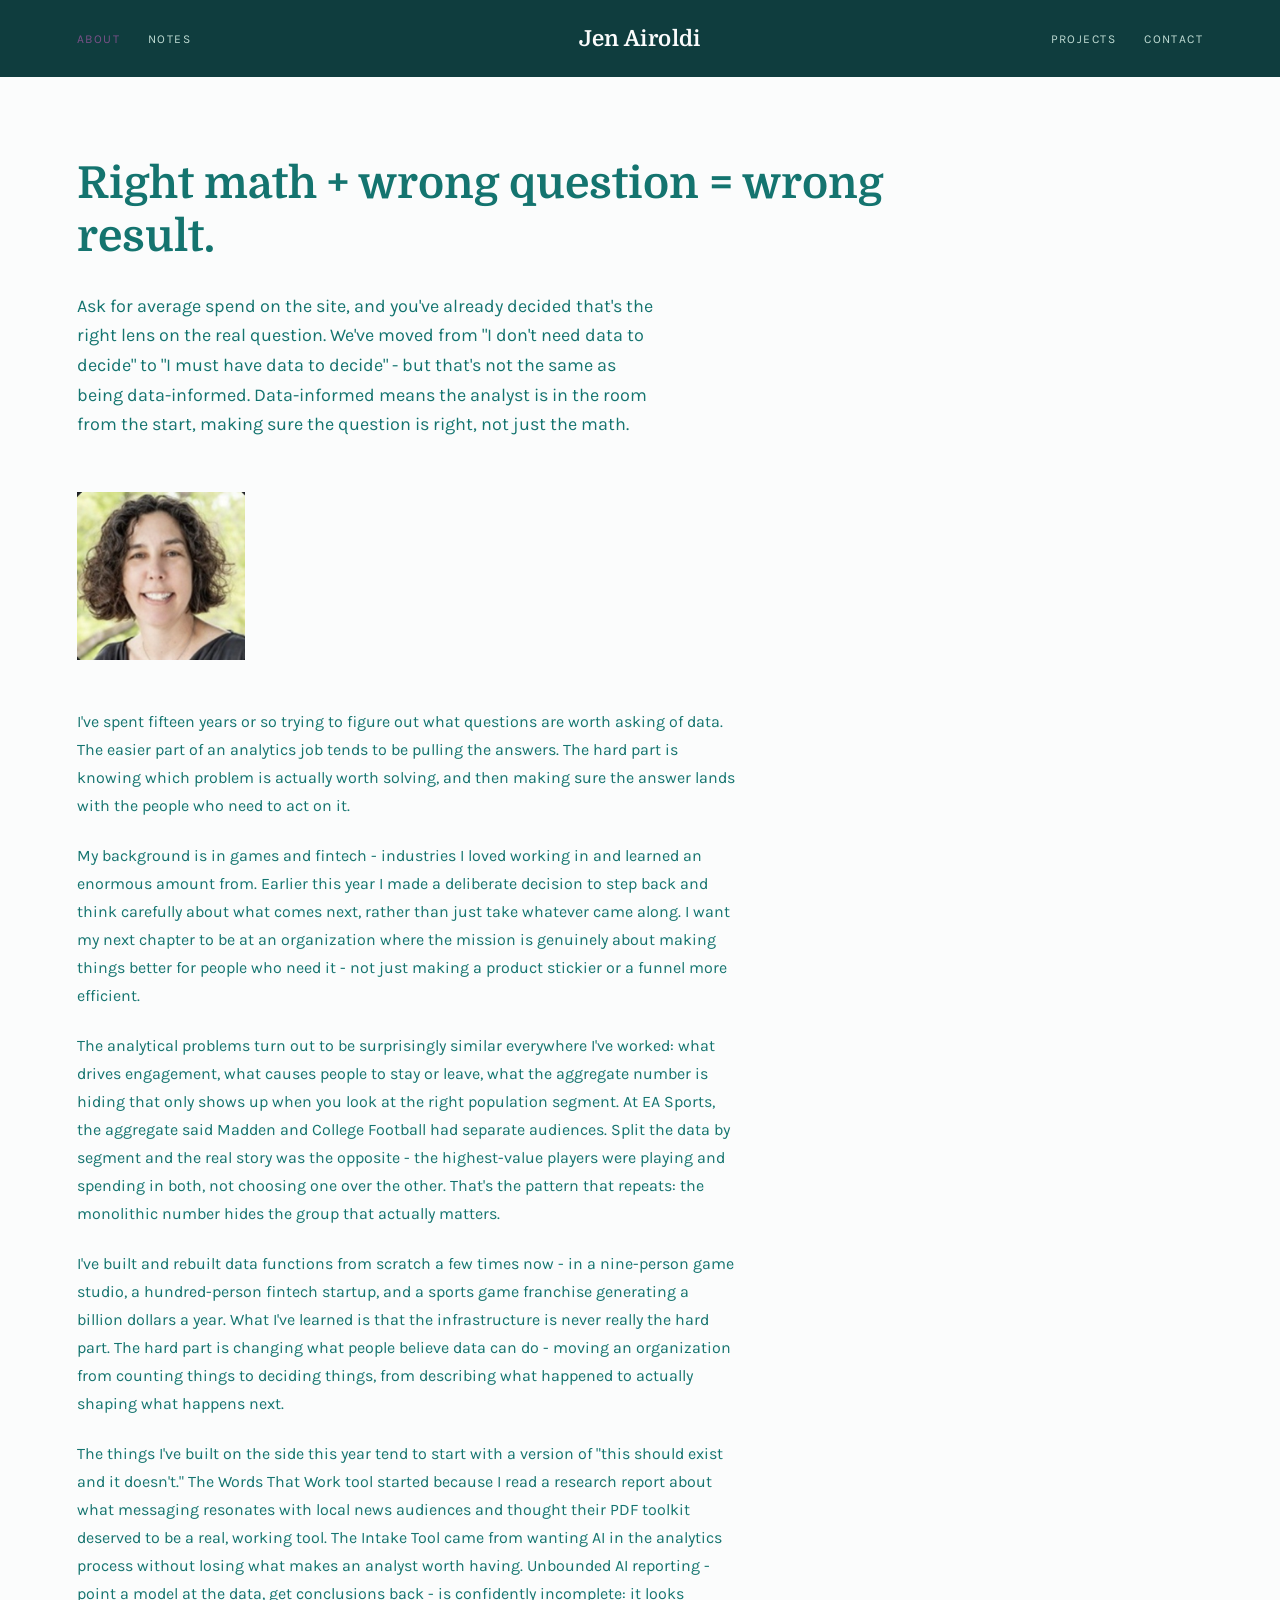
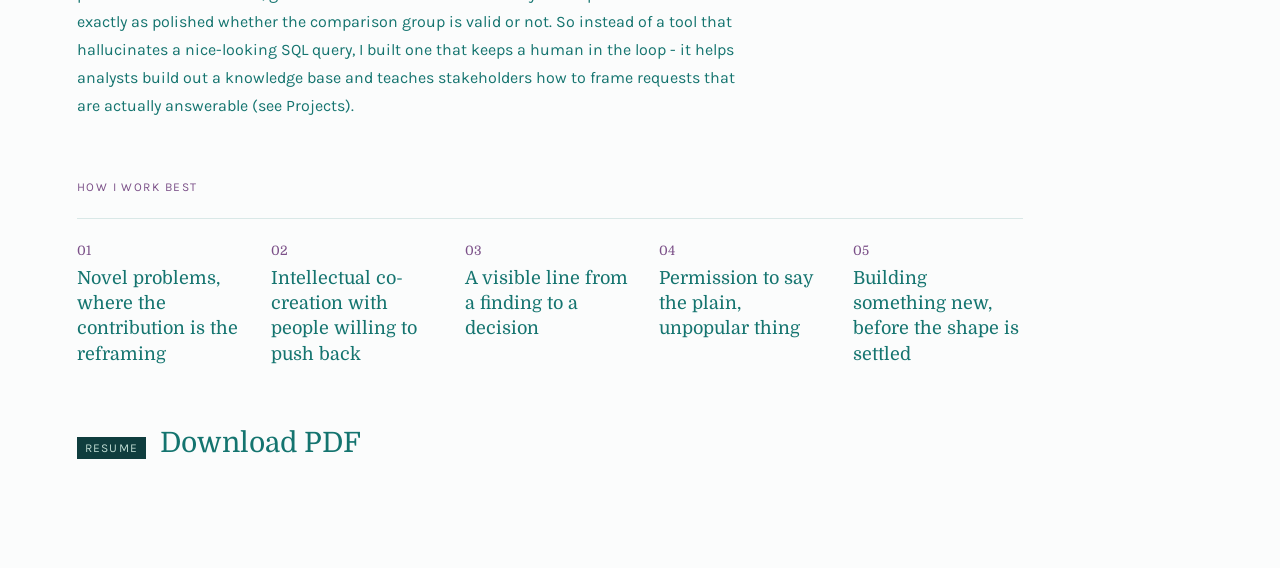
==== about.html @ 69bb245f "Final About headline/lede: right math + wrong question = wrong result, with pitch-deck vs. data-info" ====
<!doctype html>
<html lang="en">
<head>
<meta charset="UTF-8">
<meta name="viewport" content="width=device-width, initial-scale=1.0">
<title>About — Jen Airoldi</title>
<meta name="description" content="Fifteen years on the behavioral data side of engagement, retention, and decision-making — from game studios to AI-powered civic tools.">
<link rel="preconnect" href="https://fonts.googleapis.com">
<link rel="preconnect" href="https://fonts.gstatic.com" crossorigin>
<link href="https://fonts.googleapis.com/css2?family=Domine:wght@600;700&family=Karla:wght@400;500;700&display=swap" rel="stylesheet">
<link rel="stylesheet" href="style.css">
</head>
<body>

<nav class="nav">
  <div class="nav__side nav__left">
    <a href="/about.html" class="is-current">About</a>
    <a href="/notes.html">Notes</a>
  </div>
  <a class="brand" href="/">Jen Airoldi</a>
  <div class="nav__side nav__right">
    <a href="/projects.html">Projects</a>
    <a href="/contact.html">Contact</a>
  </div>
</nav>

<main class="page">
  <h1>Right math + wrong question = wrong result.</h1>
  <p class="lede">Ask for average spend on the site, and you've already decided that's the right lens on the real question. We've moved from "I don't need data to decide" to "I must have data to decide" - but that's not the same as being data-informed. Data-informed means the analyst is in the room from the start, making sure the question is right, not just the math.</p>

  <img class="about-photo" src="headshot.jpg" alt="Jen Airoldi">

  <div class="bio">
    <p>I've spent fifteen years or so trying to figure out what questions are worth asking of data. The easier part of an analytics job tends to be pulling the answers. The hard part is knowing which problem is actually worth solving, and then making sure the answer lands with the people who need to act on it.</p>

    <p>My background is in games and fintech - industries I loved working in and learned an enormous amount from. Earlier this year I made a deliberate decision to step back and think carefully about what comes next, rather than just take whatever came along. I want my next chapter to be at an organization where the mission is genuinely about making things better for people who need it - not just making a product stickier or a funnel more efficient.</p>

    <p>The analytical problems turn out to be surprisingly similar everywhere I've worked: what drives engagement, what causes people to stay or leave, what the aggregate number is hiding that only shows up when you look at the right population segment. At EA Sports, the aggregate said Madden and College Football had separate audiences. Split the data by segment and the real story was the opposite - the highest-value players were playing and spending in both, not choosing one over the other. That's the pattern that repeats: the monolithic number hides the group that actually matters.</p>

    <p>I've built and rebuilt data functions from scratch a few times now - in a nine-person game studio, a hundred-person fintech startup, and a sports game franchise generating a billion dollars a year. What I've learned is that the infrastructure is never really the hard part. The hard part is changing what people believe data can do - moving an organization from counting things to deciding things, from describing what happened to actually shaping what happens next.</p>

    <p>The things I've built on the side this year tend to start with a version of "this should exist and it doesn't." The Words That Work tool started because I read a research report about what messaging resonates with local news audiences and thought their PDF toolkit deserved to be a real, working tool. The Intake Tool came from wanting AI in the analytics process without losing what makes an analyst worth having. Unbounded AI reporting - point a model at the data, get conclusions back - is confidently incomplete: it looks exactly as polished whether the comparison group is valid or not. So instead of a tool that hallucinates a nice-looking SQL query, I built one that keeps a human in the loop - it helps analysts build out a knowledge base and teaches stakeholders how to frame requests that are actually answerable (see <a href="/projects.html">Projects</a>).</p>
  </div>

  <div class="section-label">How I work best</div>
  <div class="pillars">
    <div class="pillar">
      <div class="pillar__num">01</div>
      <div class="pillar__label">Novel problems, where the contribution is the reframing</div>
    </div>
    <div class="pillar">
      <div class="pillar__num">02</div>
      <div class="pillar__label">Intellectual co-creation with people willing to push back</div>
    </div>
    <div class="pillar">
      <div class="pillar__num">03</div>
      <div class="pillar__label">A visible line from a finding to a decision</div>
    </div>
    <div class="pillar">
      <div class="pillar__num">04</div>
      <div class="pillar__label">Permission to say the plain, unpopular thing</div>
    </div>
    <div class="pillar">
      <div class="pillar__num">05</div>
      <div class="pillar__label">Building something new, before the shape is settled</div>
    </div>
  </div>

  <div class="linklist">
    <a href="Jennifer-Airoldi-Resume.pdf" target="_blank"><span class="label">Resume</span> Download PDF</a>
  </div>
</main>

</body>
</html>
---- style.css ----
:root {
  --bg: #FBFCFC;
  --nav-bg: #0F3D3E;
  --nav-bg-light: #BFDBD3;
  --teal: #14746F;
  --purple: #7B5088;
  --ink: #14746F;
}
* { box-sizing: border-box; margin: 0; padding: 0; }
body {
  background: var(--bg);
  color: var(--ink);
  font-family: 'Karla', sans-serif;
  -webkit-font-smoothing: antialiased;
}
a { color: inherit; text-decoration: none; }

.nav {
  display: grid;
  grid-template-columns: 1fr auto 1fr;
  align-items: center;
  background: var(--nav-bg);
  padding: 26px 6vw;
}
.nav__side {
  display: flex;
  gap: 28px;
  font-size: 12px;
  letter-spacing: 0.12em;
  text-transform: uppercase;
}
.nav__side a { color: var(--nav-bg-light); transition: color 0.15s ease; }
.nav__side a:hover { color: #FBFCFC; }
.nav__side a.is-current { color: var(--purple); }
.nav__left { justify-self: start; }
.nav__right { justify-self: end; }
.brand {
  justify-self: center;
  font-family: 'Domine', serif;
  font-weight: 700;
  font-size: 22px;
  letter-spacing: 0.02em;
  color: var(--bg);
}

.hero {
  padding: 9vh 6vw 10vh;
  max-width: 1800px;
}
.hero h1 {
  font-family: 'Domine', serif;
  font-weight: 700;
  font-size: clamp(30px, 5vw, 56px);
  line-height: 1.2;
  color: var(--teal);
}
.hero h1 .accent { color: var(--purple); }
.hero p {
  margin-top: 28px;
  font-size: 18px;
  line-height: 1.65;
  max-width: 640px;
  color: var(--teal);
}

/* Simple content pages (Contact, About, etc.) */
.page {
  padding: 9vh 6vw 12vh;
  max-width: 1100px;
}
.page h1 {
  font-family: 'Domine', serif;
  font-weight: 700;
  font-size: clamp(28px, 4.2vw, 44px);
  line-height: 1.2;
  color: var(--teal);
  margin-bottom: 28px;
}
.page p.lede {
  font-size: 18px;
  line-height: 1.65;
  color: var(--teal);
  max-width: 580px;
  margin-bottom: 52px;
}
.linklist {
  display: flex;
  flex-direction: column;
  gap: 26px;
}
.linklist a {
  display: inline-flex;
  align-items: baseline;
  gap: 14px;
  font-family: 'Domine', serif;
  font-size: 28px;
  color: var(--teal);
  border-bottom: 1px solid transparent;
  width: fit-content;
}
.linklist a:hover { color: var(--purple); border-bottom-color: var(--purple); }
.linklist span.label {
  font-family: 'Karla', sans-serif;
  font-size: 12px;
  letter-spacing: 0.1em;
  text-transform: uppercase;
  color: var(--nav-bg-light) !important;
  background: var(--nav-bg);
  padding: 4px 8px;
}

/* About page */
.about-photo {
  width: 168px;
  height: 168px;
  object-fit: cover;
  margin-bottom: 44px;
}

.bio {
  display: flex;
  flex-direction: column;
  gap: 22px;
  max-width: 660px;
  margin-bottom: 60px;
}
.bio p {
  font-size: 16px;
  line-height: 1.75;
  color: var(--teal);
}

.section-label {
  font-size: 12px;
  letter-spacing: 0.12em;
  text-transform: uppercase;
  color: var(--purple);
  margin-bottom: 24px;
}

.pillars {
  display: grid;
  grid-template-columns: repeat(5, 1fr);
  gap: 32px 24px;
  max-width: 1100px;
  margin-bottom: 60px;
  padding-top: 24px;
  border-top: 1px solid rgba(20, 116, 111, 0.15);
}
.pillar__num {
  font-family: 'Domine', serif;
  font-size: 13px;
  color: var(--purple);
}
.pillar__label {
  font-family: 'Domine', serif;
  font-size: 18px;
  line-height: 1.4;
  color: var(--teal);
  margin-top: 8px;
}

/* Homepage preview sections */
.previews {
  border-top: 1px solid rgba(15, 61, 62, 0.1);
}
.preview {
  padding: 7vh 6vw;
  max-width: 1800px;
  border-bottom: 1px solid rgba(15, 61, 62, 0.1);
}
.preview__head {
  display: flex;
  align-items: baseline;
  justify-content: space-between;
  gap: 24px;
  margin-bottom: 22px;
}
.preview h2 {
  font-family: 'Domine', serif;
  font-weight: 700;
  font-size: clamp(24px, 3.5vw, 36px);
  color: var(--teal);
}
.preview__more {
  flex-shrink: 0;
  font-size: 12px;
  letter-spacing: 0.1em;
  text-transform: uppercase;
  color: var(--purple);
  border-bottom: 1px solid var(--purple);
  padding-bottom: 2px;
  transition: opacity 0.15s ease;
}
.preview__more:hover { opacity: 0.7; }
.preview p.teaser {
  font-size: 16px;
  line-height: 1.7;
  color: var(--teal);
  max-width: 640px;
}

/* Note cards — used on homepage preview and notes.html */
.note-card {
  border-left: 3px solid var(--purple);
  padding-left: 22px;
  max-width: 640px;
}
.note-card + .note-card { margin-top: 36px; }
.note-card__meta {
  font-size: 11px;
  letter-spacing: 0.1em;
  text-transform: uppercase;
  color: var(--purple);
}
.note-card__title {
  font-family: 'Domine', serif;
  font-weight: 700;
  font-size: 22px;
  line-height: 1.35;
  color: var(--teal);
  margin-top: 8px;
}
.note-card__teaser {
  font-size: 15px;
  line-height: 1.65;
  color: var(--teal);
  margin-top: 10px;
}
.notes-list { margin-bottom: 56px; }

/* Projects index */
.projects-list { display: flex; flex-direction: column; margin-top: 8px; }
.project-card { padding: 44px 0; border-bottom: 1px solid rgba(15, 61, 62, 0.12); max-width: 760px; }
.project-card:first-child { padding-top: 0; }
.project-card__eyebrow {
  font-size: 11px;
  letter-spacing: 0.1em;
  text-transform: uppercase;
  color: var(--purple);
}
.project-card__title {
  font-family: 'Domine', serif;
  font-weight: 700;
  font-size: clamp(22px, 3vw, 28px);
  line-height: 1.3;
  color: var(--teal);
  margin-top: 10px;
}
.project-card__teaser {
  font-size: 15px;
  line-height: 1.7;
  color: var(--teal);
  margin-top: 14px;
  max-width: 620px;
}
.project-card__link {
  display: inline-block;
  margin-top: 18px;
  font-size: 12px;
  letter-spacing: 0.1em;
  text-transform: uppercase;
  color: var(--purple);
  border-bottom: 1px solid var(--purple);
  padding-bottom: 2px;
  transition: opacity 0.15s ease;
}
.project-card__link:hover { opacity: 0.7; }

/* Long-form project write-ups */
.article { max-width: 720px; }
.article h2 {
  font-family: 'Domine', serif;
  font-weight: 700;
  font-size: clamp(21px, 2.6vw, 28px);
  line-height: 1.3;
  color: var(--teal);
  margin: 52px 0 16px;
}
.article h2:first-child { margin-top: 0; }
.article h3 {
  font-family: 'Domine', serif;
  font-weight: 700;
  font-size: 18px;
  color: var(--purple);
  margin: 30px 0 10px;
}
.article p {
  font-size: 16px;
  line-height: 1.75;
  color: var(--teal);
  margin-bottom: 18px;
}
.back-link {
  display: inline-block;
  margin-bottom: 40px;
  font-size: 12px;
  letter-spacing: 0.1em;
  text-transform: uppercase;
  color: var(--purple);
  border-bottom: 1px solid var(--purple);
  padding-bottom: 2px;
  transition: opacity 0.15s ease;
}
.back-link:hover { opacity: 0.7; }

@media (max-width: 900px) {
  .pillars { grid-template-columns: repeat(3, 1fr); }
}

@media (max-width: 640px) {
  .nav { grid-template-columns: 1fr; justify-items: center; row-gap: 14px; padding: 20px 6vw; }
  .nav__left, .nav__right { justify-self: center; }
  .hero { padding: 7vh 7vw 8vh; }
  .page { padding: 7vh 7vw 8vh; }
  .preview__head { flex-direction: column; align-items: flex-start; gap: 10px; }
  .pillars { grid-template-columns: 1fr 1fr; }
}
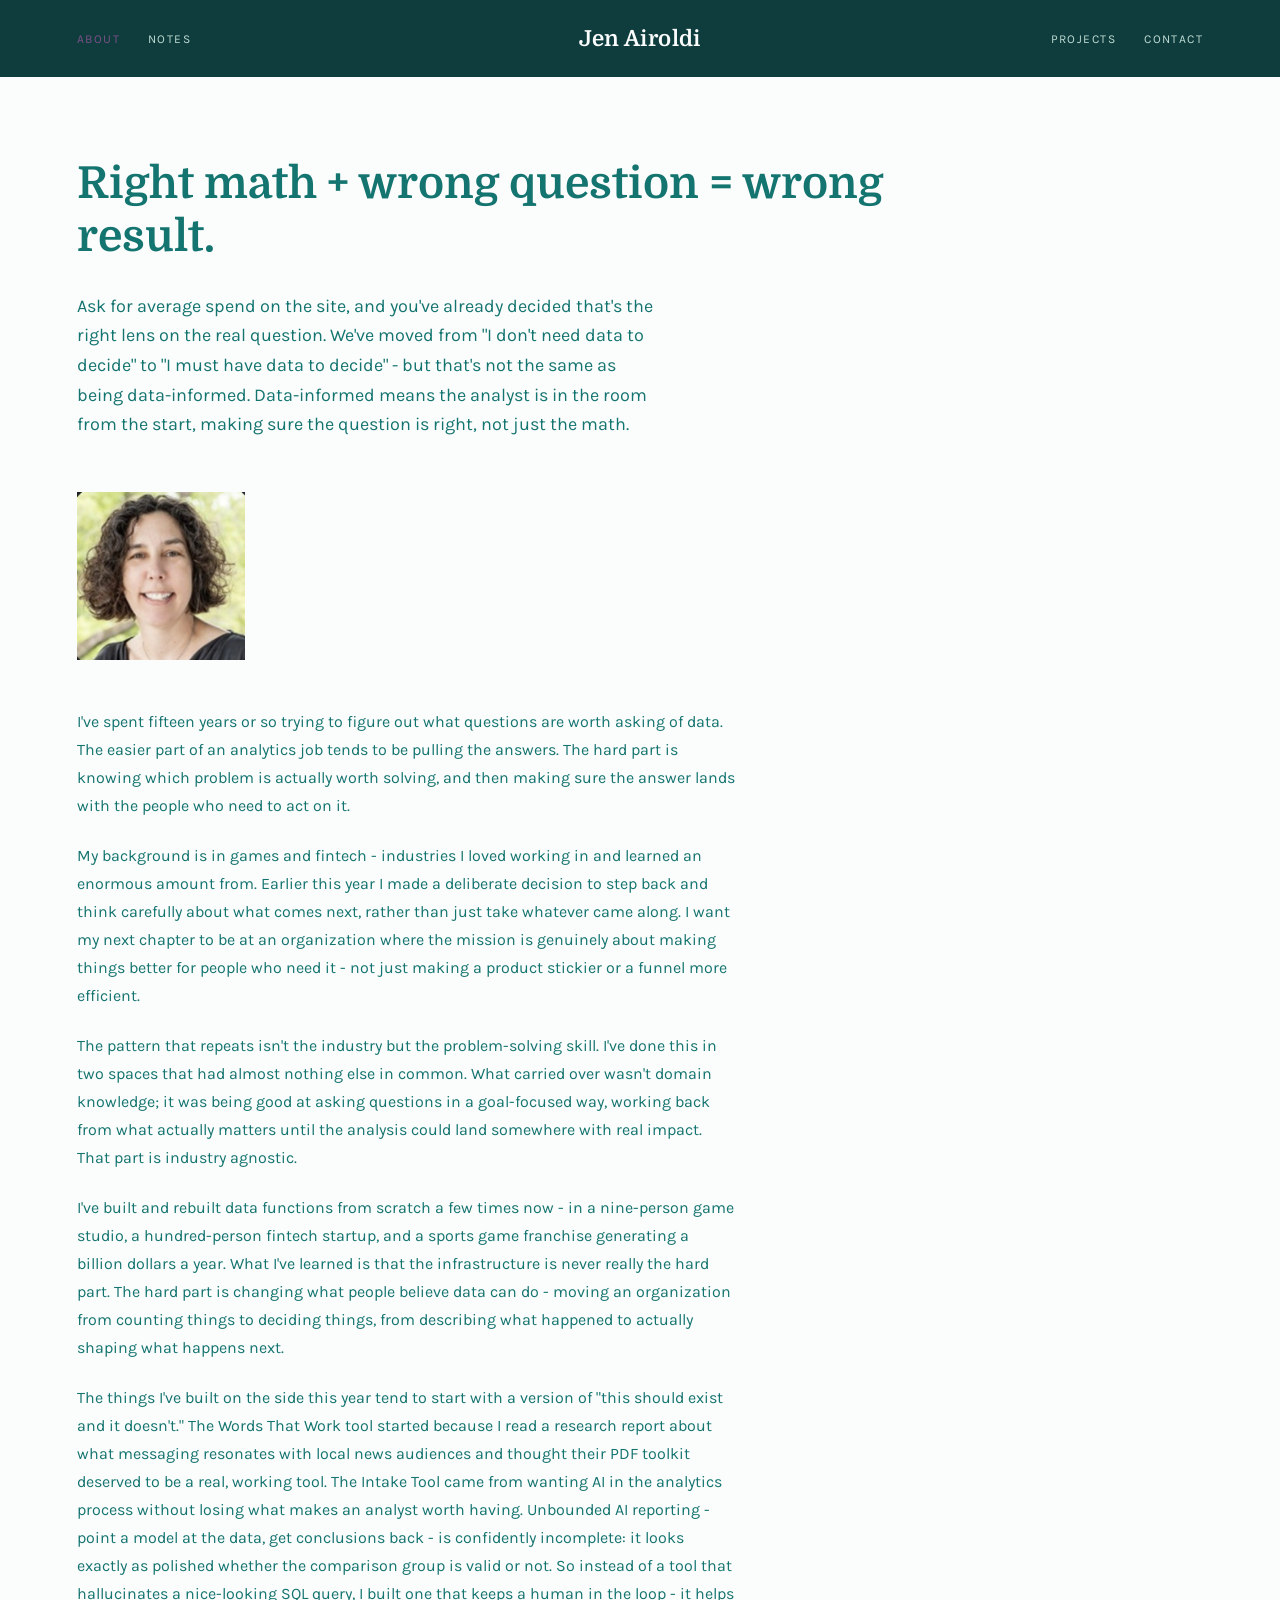
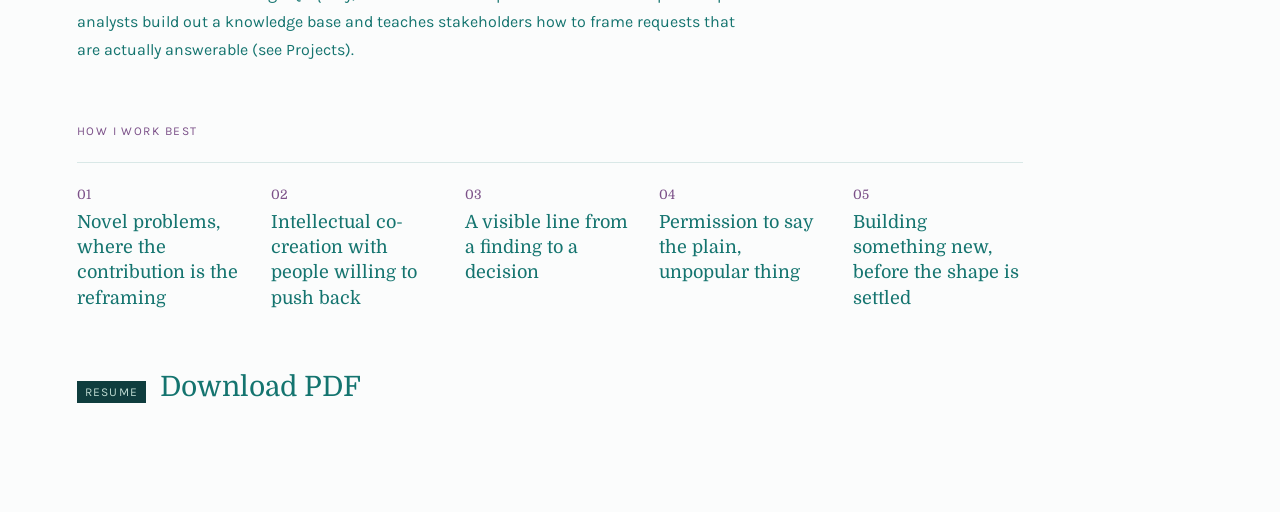
==== commit 4055f4a8: "Replace EA-specific example with industry-agnostic problem-solving framing; trim repeated industry n" ====
--- a/about.html
+++ b/about.html
@@ -35,7 +35,7 @@
 
     <p>My background is in games and fintech - industries I loved working in and learned an enormous amount from. Earlier this year I made a deliberate decision to step back and think carefully about what comes next, rather than just take whatever came along. I want my next chapter to be at an organization where the mission is genuinely about making things better for people who need it - not just making a product stickier or a funnel more efficient.</p>
 
-    <p>The analytical problems turn out to be surprisingly similar everywhere I've worked: what drives engagement, what causes people to stay or leave, what the aggregate number is hiding that only shows up when you look at the right population segment. At EA Sports, the aggregate said Madden and College Football had separate audiences. Split the data by segment and the real story was the opposite - the highest-value players were playing and spending in both, not choosing one over the other. That's the pattern that repeats: the monolithic number hides the group that actually matters.</p>
+    <p>The pattern that repeats isn't the industry but the problem-solving skill. I've done this in two spaces that had almost nothing else in common. What carried over wasn't domain knowledge; it was being good at asking questions in a goal-focused way, working back from what actually matters until the analysis could land somewhere with real impact. That part is industry agnostic.</p>
 
     <p>I've built and rebuilt data functions from scratch a few times now - in a nine-person game studio, a hundred-person fintech startup, and a sports game franchise generating a billion dollars a year. What I've learned is that the infrastructure is never really the hard part. The hard part is changing what people believe data can do - moving an organization from counting things to deciding things, from describing what happened to actually shaping what happens next.</p>
 
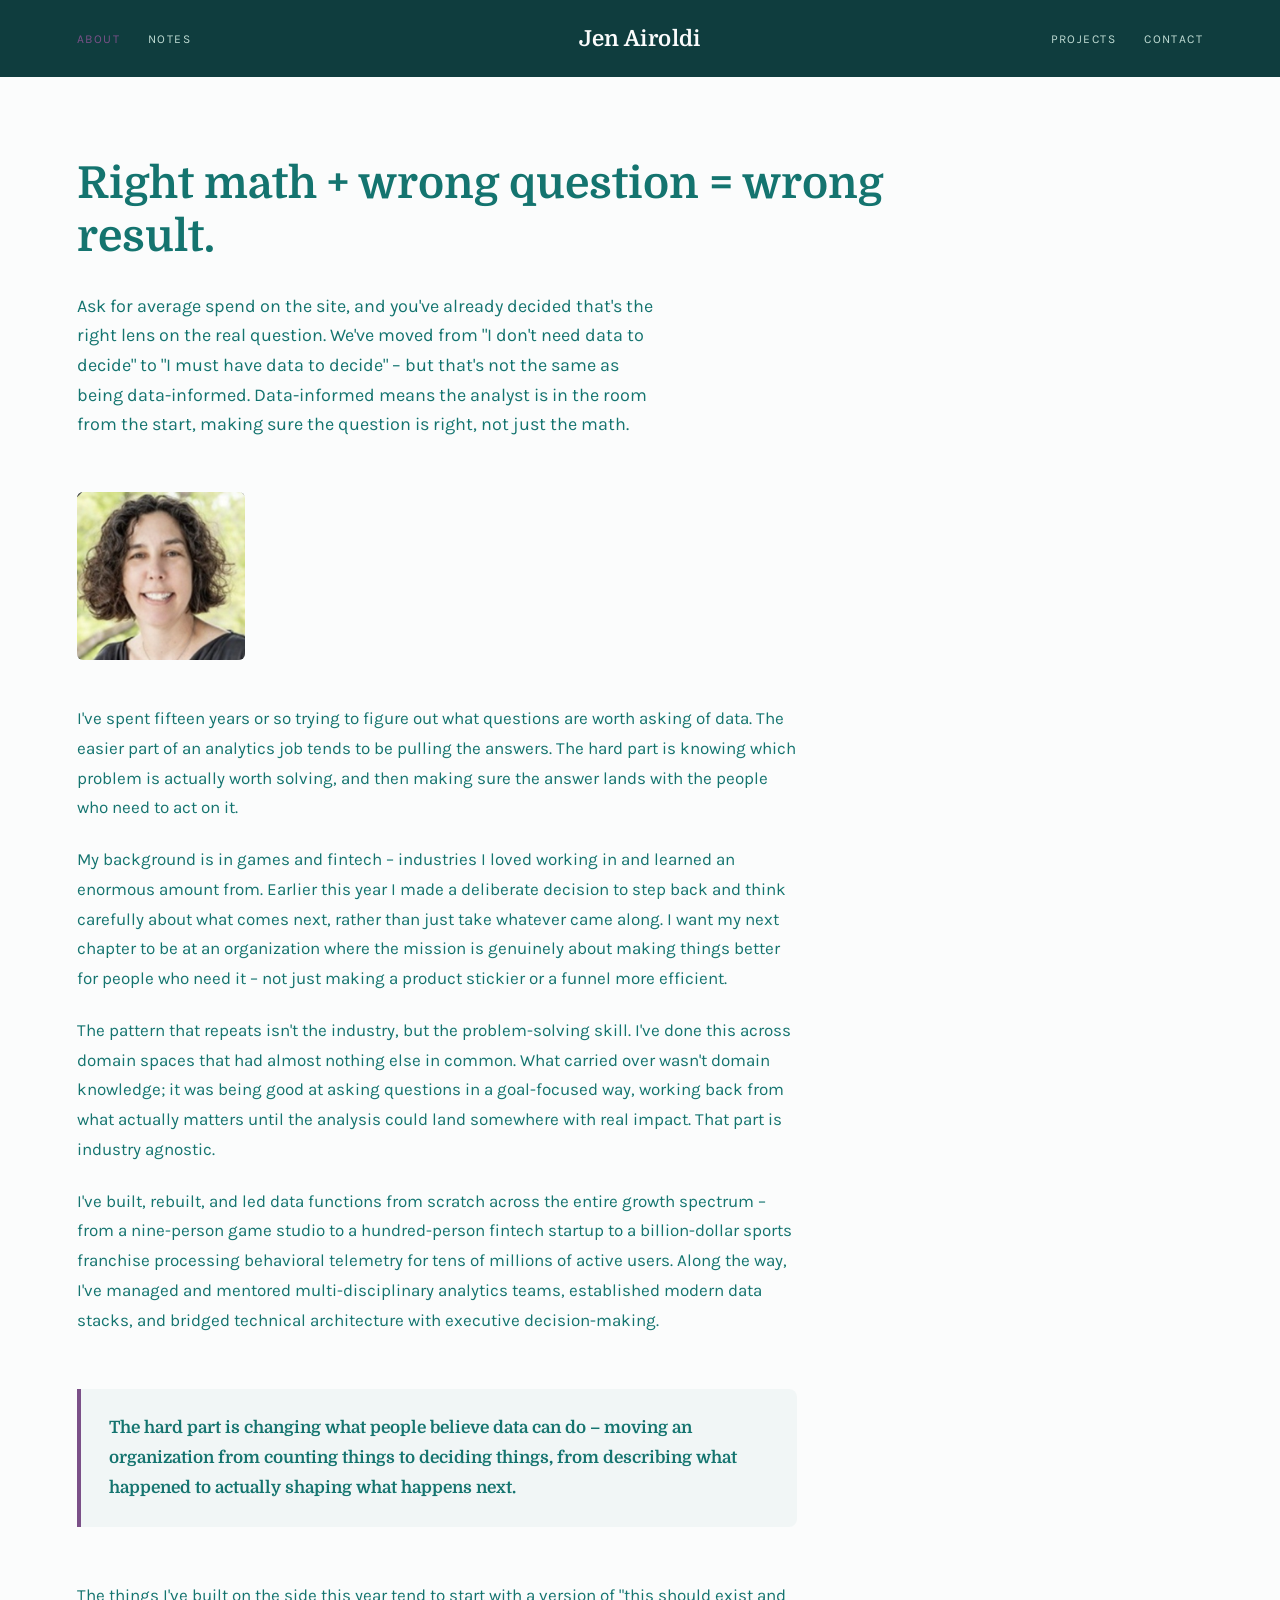
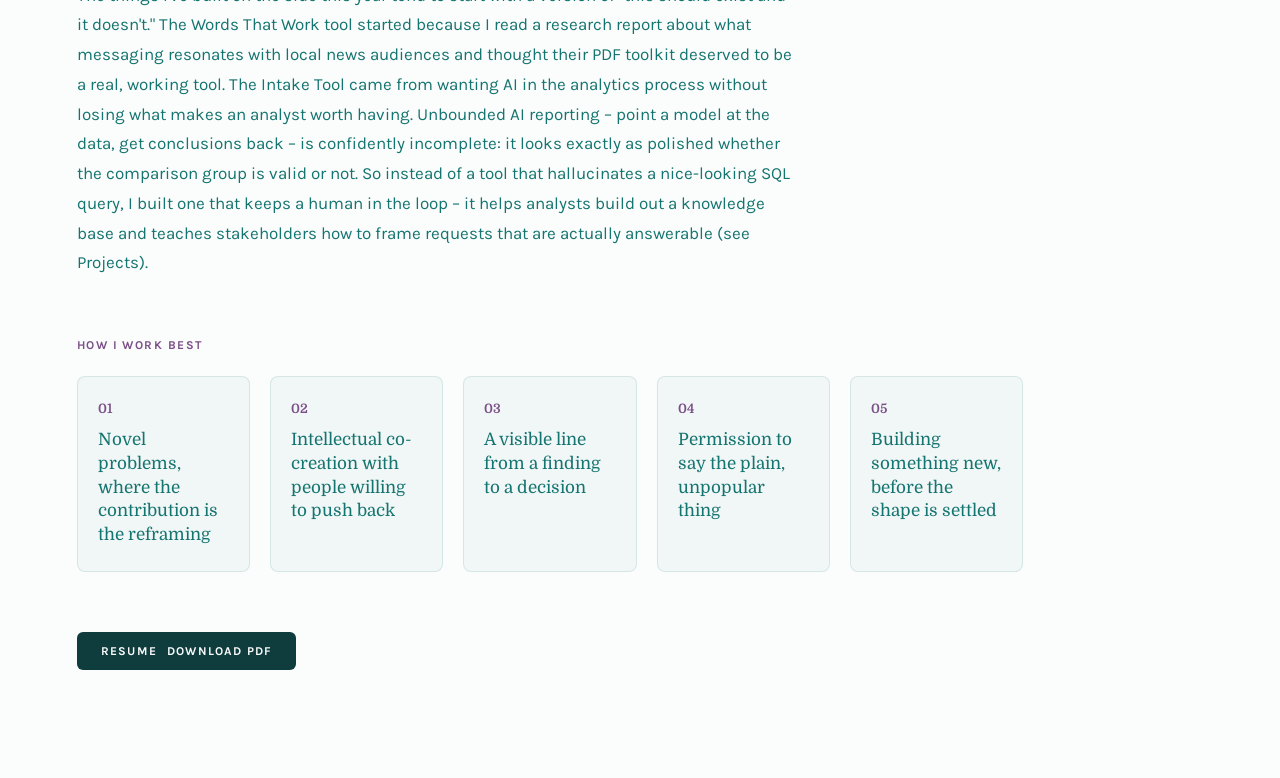
==== commit 7e00d5ce: "New look and feel changes" ====
--- a/about.html
+++ b/about.html
@@ -26,20 +26,26 @@
 
 <main class="page">
   <h1>Right math + wrong question = wrong result.</h1>
-  <p class="lede">Ask for average spend on the site, and you've already decided that's the right lens on the real question. We've moved from "I don't need data to decide" to "I must have data to decide" - but that's not the same as being data-informed. Data-informed means the analyst is in the room from the start, making sure the question is right, not just the math.</p>
+  <p class="lede">Ask for average spend on the site, and you've already decided that's the right lens on the real question. We've moved from "I don't need data to decide" to "I must have data to decide" – but that's not the same as being data-informed. Data-informed means the analyst is in the room from the start, making sure the question is right, not just the math.</p>
 
-  <img class="about-photo" src="headshot.jpg" alt="Jen Airoldi">
+  <div class="about-header">
+    <img class="about-photo" src="headshot.jpg" alt="Jen Airoldi">
+  </div>
 
   <div class="bio">
     <p>I've spent fifteen years or so trying to figure out what questions are worth asking of data. The easier part of an analytics job tends to be pulling the answers. The hard part is knowing which problem is actually worth solving, and then making sure the answer lands with the people who need to act on it.</p>
 
-    <p>My background is in games and fintech - industries I loved working in and learned an enormous amount from. Earlier this year I made a deliberate decision to step back and think carefully about what comes next, rather than just take whatever came along. I want my next chapter to be at an organization where the mission is genuinely about making things better for people who need it - not just making a product stickier or a funnel more efficient.</p>
+    <p>My background is in games and fintech – industries I loved working in and learned an enormous amount from. Earlier this year I made a deliberate decision to step back and think carefully about what comes next, rather than just take whatever came along. I want my next chapter to be at an organization where the mission is genuinely about making things better for people who need it – not just making a product stickier or a funnel more efficient.</p>
 
-    <p>The pattern that repeats isn't the industry but the problem-solving skill. I've done this in two spaces that had almost nothing else in common. What carried over wasn't domain knowledge; it was being good at asking questions in a goal-focused way, working back from what actually matters until the analysis could land somewhere with real impact. That part is industry agnostic.</p>
+    <p>The pattern that repeats isn't the industry, but the problem-solving skill. I've done this across domain spaces that had almost nothing else in common. What carried over wasn't domain knowledge; it was being good at asking questions in a goal-focused way, working back from what actually matters until the analysis could land somewhere with real impact. That part is industry agnostic.</p>
 
-    <p>I've built and rebuilt data functions from scratch a few times now - in a nine-person game studio, a hundred-person fintech startup, and a sports game franchise generating a billion dollars a year. What I've learned is that the infrastructure is never really the hard part. The hard part is changing what people believe data can do - moving an organization from counting things to deciding things, from describing what happened to actually shaping what happens next.</p>
+    <p>I've built, rebuilt, and led data functions from scratch across the entire growth spectrum – from a nine-person game studio to a hundred-person fintech startup to a billion-dollar sports franchise processing behavioral telemetry for tens of millions of active users. Along the way, I've managed and mentored multi-disciplinary analytics teams, established modern data stacks, and bridged technical architecture with executive decision-making.</p>
 
-    <p>The things I've built on the side this year tend to start with a version of "this should exist and it doesn't." The Words That Work tool started because I read a research report about what messaging resonates with local news audiences and thought their PDF toolkit deserved to be a real, working tool. The Intake Tool came from wanting AI in the analytics process without losing what makes an analyst worth having. Unbounded AI reporting - point a model at the data, get conclusions back - is confidently incomplete: it looks exactly as polished whether the comparison group is valid or not. So instead of a tool that hallucinates a nice-looking SQL query, I built one that keeps a human in the loop - it helps analysts build out a knowledge base and teaches stakeholders how to frame requests that are actually answerable (see <a href="/projects.html">Projects</a>).</p>
+    <div class="callout">
+      <p>The hard part is changing what people believe data can do – moving an organization from counting things to deciding things, from describing what happened to actually shaping what happens next.</p>
+    </div>
+
+    <p>The things I've built on the side this year tend to start with a version of "this should exist and it doesn't." The Words That Work tool started because I read a research report about what messaging resonates with local news audiences and thought their PDF toolkit deserved to be a real, working tool. The Intake Tool came from wanting AI in the analytics process without losing what makes an analyst worth having. Unbounded AI reporting – point a model at the data, get conclusions back – is confidently incomplete: it looks exactly as polished whether the comparison group is valid or not. So instead of a tool that hallucinates a nice-looking SQL query, I built one that keeps a human in the loop – it helps analysts build out a knowledge base and teaches stakeholders how to frame requests that are actually answerable (see <a href="/projects.html">Projects</a>).</p>
   </div>
 
   <div class="section-label">How I work best</div>
@@ -67,9 +73,11 @@
   </div>
 
   <div class="linklist">
-    <a href="Jennifer-Airoldi-Resume.pdf" target="_blank"><span class="label">Resume</span> Download PDF</a>
+    <a href="Jennifer-Airoldi-Resume.pdf" target="_blank" class="btn-resume">
+      <span class="label">Resume</span> Download PDF
+    </a>
   </div>
 </main>
 
 </body>
-</html>
+</html>
--- a/style.css
+++ b/style.css
@@ -5,6 +5,8 @@
   --teal: #14746F;
   --purple: #7B5088;
   --ink: #14746F;
+  --card-bg: rgba(20, 116, 111, 0.04);
+  --card-border: rgba(20, 116, 111, 0.12);
 }
 * { box-sizing: border-box; margin: 0; padding: 0; }
 body {
@@ -63,7 +65,7 @@
   color: var(--teal);
 }
 
-/* Simple content pages (Contact, About, etc.) */
+/* Page container */
 .page {
   padding: 9vh 6vw 12vh;
   max-width: 1100px;
@@ -83,49 +85,47 @@
   max-width: 580px;
   margin-bottom: 52px;
 }
-.linklist {
-  display: flex;
-  flex-direction: column;
-  gap: 26px;
-}
-.linklist a {
-  display: inline-flex;
-  align-items: baseline;
-  gap: 14px;
-  font-family: 'Domine', serif;
-  font-size: 28px;
-  color: var(--teal);
-  border-bottom: 1px solid transparent;
-  width: fit-content;
-}
-.linklist a:hover { color: var(--purple); border-bottom-color: var(--purple); }
-.linklist span.label {
-  font-family: 'Karla', sans-serif;
-  font-size: 12px;
-  letter-spacing: 0.1em;
-  text-transform: uppercase;
-  color: var(--nav-bg-light) !important;
-  background: var(--nav-bg);
-  padding: 4px 8px;
-}
-
-/* About page */
+
+/* Callout block for key takeaways */
+.callout {
+  border-left: 4px solid var(--purple);
+  background: var(--card-bg);
+  padding: 24px 28px;
+  margin: 32px 0;
+  border-radius: 0 8px 8px 0;
+}
+.callout p {
+  font-family: 'Domine', serif;
+  font-size: 20px;
+  line-height: 1.45;
+  color: var(--teal);
+  font-weight: 700;
+}
+
+/* About page photo layout */
+.about-header {
+  display: flex;
+  gap: 36px;
+  align-items: flex-start;
+  margin-bottom: 44px;
+}
 .about-photo {
   width: 168px;
   height: 168px;
   object-fit: cover;
-  margin-bottom: 44px;
+  border-radius: 6px;
+  flex-shrink: 0;
 }
 
 .bio {
   display: flex;
   flex-direction: column;
   gap: 22px;
-  max-width: 660px;
+  max-width: 720px;
   margin-bottom: 60px;
 }
 .bio p {
-  font-size: 16px;
+  font-size: 17px;
   line-height: 1.75;
   color: var(--teal);
 }
@@ -136,108 +136,56 @@
   text-transform: uppercase;
   color: var(--purple);
   margin-bottom: 24px;
-}
-
+  font-weight: 700;
+}
+
+/* Interactive Card Grid for "How I Work Best" */
 .pillars {
   display: grid;
   grid-template-columns: repeat(5, 1fr);
-  gap: 32px 24px;
+  gap: 20px;
   max-width: 1100px;
   margin-bottom: 60px;
-  padding-top: 24px;
-  border-top: 1px solid rgba(20, 116, 111, 0.15);
+}
+.pillar {
+  background: var(--card-bg);
+  border: 1px solid var(--card-border);
+  border-radius: 8px;
+  padding: 24px 20px;
+  transition: transform 0.2s ease, border-color 0.2s ease;
+}
+.pillar:hover {
+  transform: translateY(-4px);
+  border-color: var(--purple);
 }
 .pillar__num {
   font-family: 'Domine', serif;
   font-size: 13px;
+  font-weight: 700;
   color: var(--purple);
 }
 .pillar__label {
   font-family: 'Domine', serif;
-  font-size: 18px;
+  font-size: 17px;
   line-height: 1.4;
   color: var(--teal);
-  margin-top: 8px;
-}
-
-/* Homepage preview sections */
-.previews {
-  border-top: 1px solid rgba(15, 61, 62, 0.1);
-}
-.preview {
-  padding: 7vh 6vw;
-  max-width: 1800px;
-  border-bottom: 1px solid rgba(15, 61, 62, 0.1);
-}
-.preview__head {
-  display: flex;
-  align-items: baseline;
-  justify-content: space-between;
-  gap: 24px;
-  margin-bottom: 22px;
-}
-.preview h2 {
-  font-family: 'Domine', serif;
-  font-weight: 700;
-  font-size: clamp(24px, 3.5vw, 36px);
-  color: var(--teal);
-}
-.preview__more {
-  flex-shrink: 0;
-  font-size: 12px;
-  letter-spacing: 0.1em;
-  text-transform: uppercase;
-  color: var(--purple);
-  border-bottom: 1px solid var(--purple);
-  padding-bottom: 2px;
-  transition: opacity 0.15s ease;
-}
-.preview__more:hover { opacity: 0.7; }
-.preview p.teaser {
-  font-size: 16px;
-  line-height: 1.7;
-  color: var(--teal);
-  max-width: 640px;
-}
-
-/* Note cards — used on homepage preview and notes.html */
-.note-card {
-  border-left: 3px solid var(--purple);
-  padding-left: 22px;
-  max-width: 640px;
-}
-.note-card + .note-card { margin-top: 36px; }
-.note-card__meta {
-  font-size: 11px;
-  letter-spacing: 0.1em;
-  text-transform: uppercase;
-  color: var(--purple);
-}
-.note-card__title {
-  font-family: 'Domine', serif;
-  font-weight: 700;
-  font-size: 22px;
-  line-height: 1.35;
-  color: var(--teal);
-  margin-top: 8px;
-}
-.note-card__teaser {
-  font-size: 15px;
-  line-height: 1.65;
-  color: var(--teal);
-  margin-top: 10px;
-}
-.notes-list { margin-bottom: 56px; }
-
-/* Projects index */
+  margin-top: 12px;
+}
+
+/* Projects layout & Tech Stack Badges */
 .projects-list { display: flex; flex-direction: column; margin-top: 8px; }
-.project-card { padding: 44px 0; border-bottom: 1px solid rgba(15, 61, 62, 0.12); max-width: 760px; }
+.project-card { 
+  padding: 36px 0; 
+  border-bottom: 1px solid rgba(15, 61, 62, 0.12); 
+  max-width: 760px; 
+}
 .project-card:first-child { padding-top: 0; }
 .project-card__eyebrow {
   font-size: 11px;
   letter-spacing: 0.1em;
   text-transform: uppercase;
   color: var(--purple);
+  font-weight: 700;
 }
 .project-card__title {
   font-family: 'Domine', serif;
@@ -245,18 +193,34 @@
   font-size: clamp(22px, 3vw, 28px);
   line-height: 1.3;
   color: var(--teal);
-  margin-top: 10px;
+  margin-top: 8px;
 }
 .project-card__teaser {
-  font-size: 15px;
+  font-size: 16px;
   line-height: 1.7;
   color: var(--teal);
-  margin-top: 14px;
-  max-width: 620px;
+  margin-top: 12px;
+  max-width: 640px;
+}
+.tech-tags {
+  display: flex;
+  flex-wrap: wrap;
+  gap: 8px;
+  margin-top: 16px;
+}
+.tag {
+  font-size: 11px;
+  letter-spacing: 0.05em;
+  text-transform: uppercase;
+  background: rgba(123, 80, 136, 0.1);
+  color: var(--purple);
+  padding: 4px 10px;
+  border-radius: 4px;
+  font-weight: 700;
 }
 .project-card__link {
   display: inline-block;
-  margin-top: 18px;
+  margin-top: 20px;
   font-size: 12px;
   letter-spacing: 0.1em;
   text-transform: uppercase;
@@ -264,55 +228,38 @@
   border-bottom: 1px solid var(--purple);
   padding-bottom: 2px;
   transition: opacity 0.15s ease;
+  font-weight: 700;
 }
 .project-card__link:hover { opacity: 0.7; }
 
-/* Long-form project write-ups */
-.article { max-width: 720px; }
-.article h2 {
-  font-family: 'Domine', serif;
-  font-weight: 700;
-  font-size: clamp(21px, 2.6vw, 28px);
-  line-height: 1.3;
-  color: var(--teal);
-  margin: 52px 0 16px;
-}
-.article h2:first-child { margin-top: 0; }
-.article h3 {
-  font-family: 'Domine', serif;
-  font-weight: 700;
-  font-size: 18px;
-  color: var(--purple);
-  margin: 30px 0 10px;
-}
-.article p {
-  font-size: 16px;
-  line-height: 1.75;
-  color: var(--teal);
-  margin-bottom: 18px;
-}
-.back-link {
-  display: inline-block;
-  margin-bottom: 40px;
+/* Resume Button Styling */
+.btn-resume {
+  display: inline-flex;
+  align-items: center;
+  gap: 10px;
+  background: var(--nav-bg);
+  color: var(--bg);
+  padding: 12px 24px;
+  border-radius: 6px;
   font-size: 12px;
   letter-spacing: 0.1em;
   text-transform: uppercase;
-  color: var(--purple);
-  border-bottom: 1px solid var(--purple);
-  padding-bottom: 2px;
-  transition: opacity 0.15s ease;
-}
-.back-link:hover { opacity: 0.7; }
-
+  font-weight: 700;
+  transition: background 0.2s ease;
+}
+.btn-resume:hover {
+  background: var(--teal);
+  color: #fff;
+}
+
+/* Responsiveness */
 @media (max-width: 900px) {
   .pillars { grid-template-columns: repeat(3, 1fr); }
 }
-
 @media (max-width: 640px) {
   .nav { grid-template-columns: 1fr; justify-items: center; row-gap: 14px; padding: 20px 6vw; }
   .nav__left, .nav__right { justify-self: center; }
   .hero { padding: 7vh 7vw 8vh; }
   .page { padding: 7vh 7vw 8vh; }
-  .preview__head { flex-direction: column; align-items: flex-start; gap: 10px; }
-  .pillars { grid-template-columns: 1fr 1fr; }
-}
+  .pillars { grid-template-columns: 1fr; }
+}
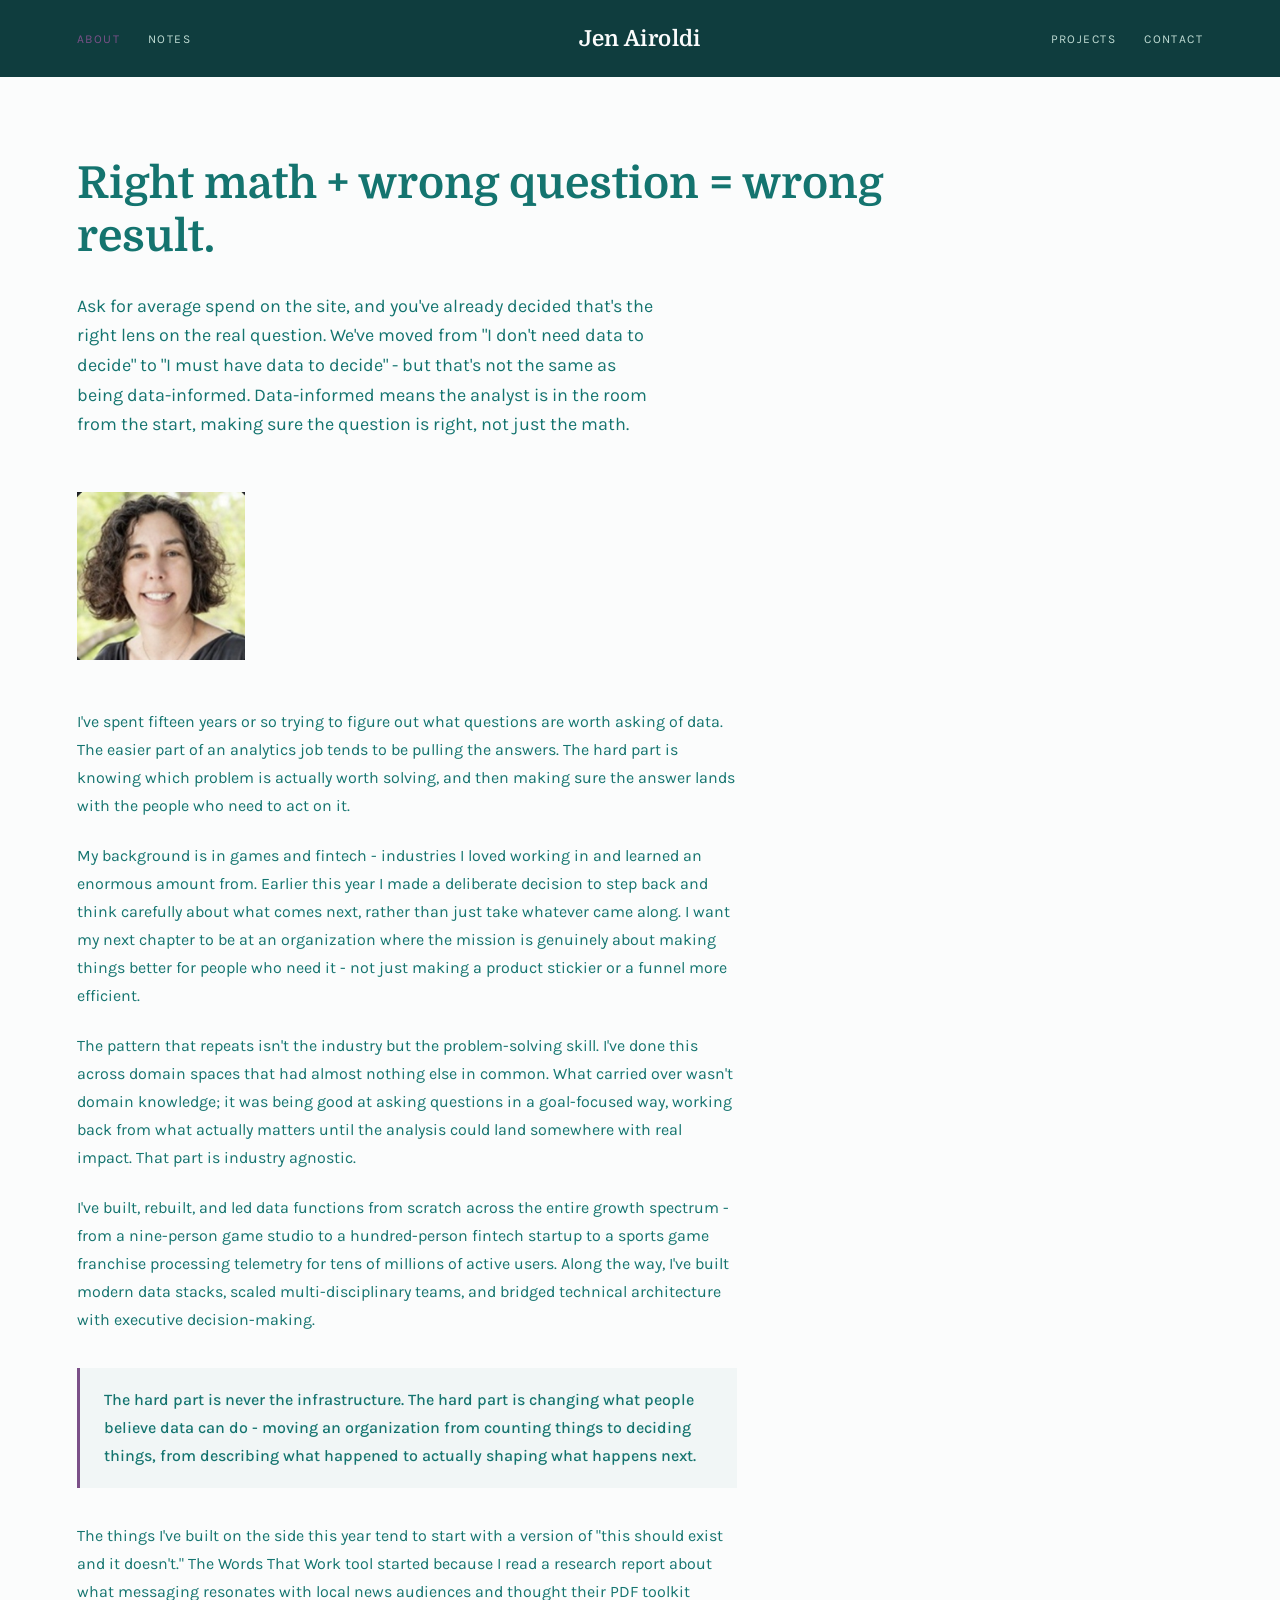
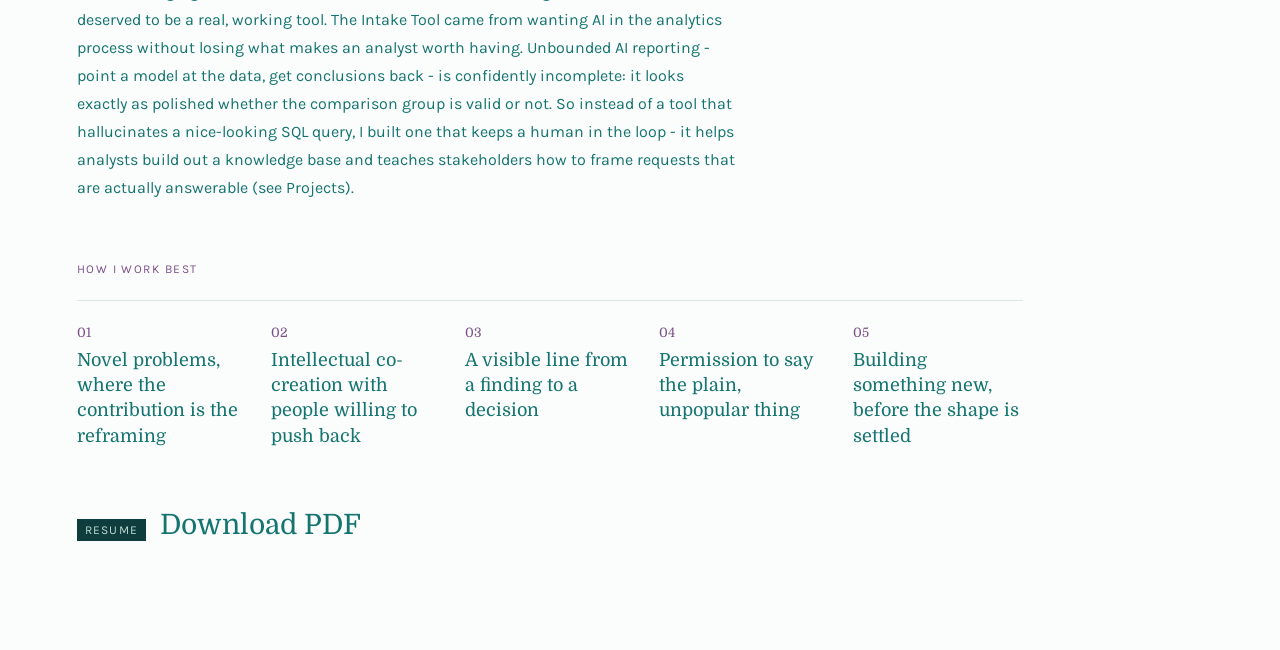
==== commit 3f64e987: "Refactor about.html for improved readability" ====
--- a/about.html
+++ b/about.html
@@ -26,26 +26,24 @@
 
 <main class="page">
   <h1>Right math + wrong question = wrong result.</h1>
-  <p class="lede">Ask for average spend on the site, and you've already decided that's the right lens on the real question. We've moved from "I don't need data to decide" to "I must have data to decide" – but that's not the same as being data-informed. Data-informed means the analyst is in the room from the start, making sure the question is right, not just the math.</p>
+  <p class="lede">Ask for average spend on the site, and you've already decided that's the right lens on the real question. We've moved from "I don't need data to decide" to "I must have data to decide" - but that's not the same as being data-informed. Data-informed means the analyst is in the room from the start, making sure the question is right, not just the math.</p>
 
-  <div class="about-header">
-    <img class="about-photo" src="headshot.jpg" alt="Jen Airoldi">
-  </div>
+  <img class="about-photo" src="headshot.jpg" alt="Jen Airoldi">
 
   <div class="bio">
     <p>I've spent fifteen years or so trying to figure out what questions are worth asking of data. The easier part of an analytics job tends to be pulling the answers. The hard part is knowing which problem is actually worth solving, and then making sure the answer lands with the people who need to act on it.</p>
 
-    <p>My background is in games and fintech – industries I loved working in and learned an enormous amount from. Earlier this year I made a deliberate decision to step back and think carefully about what comes next, rather than just take whatever came along. I want my next chapter to be at an organization where the mission is genuinely about making things better for people who need it – not just making a product stickier or a funnel more efficient.</p>
+    <p>My background is in games and fintech - industries I loved working in and learned an enormous amount from. Earlier this year I made a deliberate decision to step back and think carefully about what comes next, rather than just take whatever came along. I want my next chapter to be at an organization where the mission is genuinely about making things better for people who need it - not just making a product stickier or a funnel more efficient.</p>
 
-    <p>The pattern that repeats isn't the industry, but the problem-solving skill. I've done this across domain spaces that had almost nothing else in common. What carried over wasn't domain knowledge; it was being good at asking questions in a goal-focused way, working back from what actually matters until the analysis could land somewhere with real impact. That part is industry agnostic.</p>
+    <p>The pattern that repeats isn't the industry but the problem-solving skill. I've done this across domain spaces that had almost nothing else in common. What carried over wasn't domain knowledge; it was being good at asking questions in a goal-focused way, working back from what actually matters until the analysis could land somewhere with real impact. That part is industry agnostic.</p>
 
-    <p>I've built, rebuilt, and led data functions from scratch across the entire growth spectrum – from a nine-person game studio to a hundred-person fintech startup to a billion-dollar sports franchise processing behavioral telemetry for tens of millions of active users. Along the way, I've managed and mentored multi-disciplinary analytics teams, established modern data stacks, and bridged technical architecture with executive decision-making.</p>
+    <p>I've built, rebuilt, and led data functions from scratch across the entire growth spectrum - from a nine-person game studio to a hundred-person fintech startup to a sports game franchise processing telemetry for tens of millions of active users. Along the way, I've built modern data stacks, scaled multi-disciplinary teams, and bridged technical architecture with executive decision-making.</p>
 
     <div class="callout">
-      <p>The hard part is changing what people believe data can do – moving an organization from counting things to deciding things, from describing what happened to actually shaping what happens next.</p>
+      <p>The hard part is never the infrastructure. The hard part is changing what people believe data can do - moving an organization from counting things to deciding things, from describing what happened to actually shaping what happens next.</p>
     </div>
 
-    <p>The things I've built on the side this year tend to start with a version of "this should exist and it doesn't." The Words That Work tool started because I read a research report about what messaging resonates with local news audiences and thought their PDF toolkit deserved to be a real, working tool. The Intake Tool came from wanting AI in the analytics process without losing what makes an analyst worth having. Unbounded AI reporting – point a model at the data, get conclusions back – is confidently incomplete: it looks exactly as polished whether the comparison group is valid or not. So instead of a tool that hallucinates a nice-looking SQL query, I built one that keeps a human in the loop – it helps analysts build out a knowledge base and teaches stakeholders how to frame requests that are actually answerable (see <a href="/projects.html">Projects</a>).</p>
+    <p>The things I've built on the side this year tend to start with a version of "this should exist and it doesn't." The Words That Work tool started because I read a research report about what messaging resonates with local news audiences and thought their PDF toolkit deserved to be a real, working tool. The Intake Tool came from wanting AI in the analytics process without losing what makes an analyst worth having. Unbounded AI reporting - point a model at the data, get conclusions back - is confidently incomplete: it looks exactly as polished whether the comparison group is valid or not. So instead of a tool that hallucinates a nice-looking SQL query, I built one that keeps a human in the loop - it helps analysts build out a knowledge base and teaches stakeholders how to frame requests that are actually answerable (see <a href="/projects.html">Projects</a>).</p>
   </div>
 
   <div class="section-label">How I work best</div>
@@ -73,11 +71,9 @@
   </div>
 
   <div class="linklist">
-    <a href="Jennifer-Airoldi-Resume.pdf" target="_blank" class="btn-resume">
-      <span class="label">Resume</span> Download PDF
-    </a>
+    <a href="Jennifer-Airoldi-Resume.pdf" target="_blank"><span class="label">Resume</span> Download PDF</a>
   </div>
 </main>
 
 </body>
-</html>+</html>
--- a/style.css
+++ b/style.css
@@ -5,8 +5,6 @@
   --teal: #14746F;
   --purple: #7B5088;
   --ink: #14746F;
-  --card-bg: rgba(20, 116, 111, 0.04);
-  --card-border: rgba(20, 116, 111, 0.12);
 }
 * { box-sizing: border-box; margin: 0; padding: 0; }
 body {
@@ -65,7 +63,7 @@
   color: var(--teal);
 }
 
-/* Page container */
+/* Simple content pages (Contact, About, etc.) */
 .page {
   padding: 9vh 6vw 12vh;
   max-width: 1100px;
@@ -85,47 +83,49 @@
   max-width: 580px;
   margin-bottom: 52px;
 }
-
-/* Callout block for key takeaways */
-.callout {
-  border-left: 4px solid var(--purple);
-  background: var(--card-bg);
-  padding: 24px 28px;
-  margin: 32px 0;
-  border-radius: 0 8px 8px 0;
-}
-.callout p {
-  font-family: 'Domine', serif;
-  font-size: 20px;
-  line-height: 1.45;
-  color: var(--teal);
-  font-weight: 700;
-}
-
-/* About page photo layout */
-.about-header {
-  display: flex;
-  gap: 36px;
-  align-items: flex-start;
-  margin-bottom: 44px;
-}
+.linklist {
+  display: flex;
+  flex-direction: column;
+  gap: 26px;
+}
+.linklist a {
+  display: inline-flex;
+  align-items: baseline;
+  gap: 14px;
+  font-family: 'Domine', serif;
+  font-size: 28px;
+  color: var(--teal);
+  border-bottom: 1px solid transparent;
+  width: fit-content;
+}
+.linklist a:hover { color: var(--purple); border-bottom-color: var(--purple); }
+.linklist span.label {
+  font-family: 'Karla', sans-serif;
+  font-size: 12px;
+  letter-spacing: 0.1em;
+  text-transform: uppercase;
+  color: var(--nav-bg-light) !important;
+  background: var(--nav-bg);
+  padding: 4px 8px;
+}
+
+/* About page */
 .about-photo {
   width: 168px;
   height: 168px;
   object-fit: cover;
-  border-radius: 6px;
-  flex-shrink: 0;
+  margin-bottom: 44px;
 }
 
 .bio {
   display: flex;
   flex-direction: column;
   gap: 22px;
-  max-width: 720px;
+  max-width: 660px;
   margin-bottom: 60px;
 }
 .bio p {
-  font-size: 17px;
+  font-size: 16px;
   line-height: 1.75;
   color: var(--teal);
 }
@@ -136,56 +136,108 @@
   text-transform: uppercase;
   color: var(--purple);
   margin-bottom: 24px;
-  font-weight: 700;
-}
-
-/* Interactive Card Grid for "How I Work Best" */
+}
+
 .pillars {
   display: grid;
   grid-template-columns: repeat(5, 1fr);
-  gap: 20px;
+  gap: 32px 24px;
   max-width: 1100px;
   margin-bottom: 60px;
-}
-.pillar {
-  background: var(--card-bg);
-  border: 1px solid var(--card-border);
-  border-radius: 8px;
-  padding: 24px 20px;
-  transition: transform 0.2s ease, border-color 0.2s ease;
-}
-.pillar:hover {
-  transform: translateY(-4px);
-  border-color: var(--purple);
+  padding-top: 24px;
+  border-top: 1px solid rgba(20, 116, 111, 0.15);
 }
 .pillar__num {
   font-family: 'Domine', serif;
   font-size: 13px;
-  font-weight: 700;
   color: var(--purple);
 }
 .pillar__label {
   font-family: 'Domine', serif;
-  font-size: 17px;
+  font-size: 18px;
   line-height: 1.4;
   color: var(--teal);
-  margin-top: 12px;
-}
-
-/* Projects layout & Tech Stack Badges */
+  margin-top: 8px;
+}
+
+/* Homepage preview sections */
+.previews {
+  border-top: 1px solid rgba(15, 61, 62, 0.1);
+}
+.preview {
+  padding: 7vh 6vw;
+  max-width: 1800px;
+  border-bottom: 1px solid rgba(15, 61, 62, 0.1);
+}
+.preview__head {
+  display: flex;
+  align-items: baseline;
+  justify-content: space-between;
+  gap: 24px;
+  margin-bottom: 22px;
+}
+.preview h2 {
+  font-family: 'Domine', serif;
+  font-weight: 700;
+  font-size: clamp(24px, 3.5vw, 36px);
+  color: var(--teal);
+}
+.preview__more {
+  flex-shrink: 0;
+  font-size: 12px;
+  letter-spacing: 0.1em;
+  text-transform: uppercase;
+  color: var(--purple);
+  border-bottom: 1px solid var(--purple);
+  padding-bottom: 2px;
+  transition: opacity 0.15s ease;
+}
+.preview__more:hover { opacity: 0.7; }
+.preview p.teaser {
+  font-size: 16px;
+  line-height: 1.7;
+  color: var(--teal);
+  max-width: 640px;
+}
+
+/* Note cards — used on homepage preview and notes.html */
+.note-card {
+  border-left: 3px solid var(--purple);
+  padding-left: 22px;
+  max-width: 640px;
+}
+.note-card + .note-card { margin-top: 36px; }
+.note-card__meta {
+  font-size: 11px;
+  letter-spacing: 0.1em;
+  text-transform: uppercase;
+  color: var(--purple);
+}
+.note-card__title {
+  font-family: 'Domine', serif;
+  font-weight: 700;
+  font-size: 22px;
+  line-height: 1.35;
+  color: var(--teal);
+  margin-top: 8px;
+}
+.note-card__teaser {
+  font-size: 15px;
+  line-height: 1.65;
+  color: var(--teal);
+  margin-top: 10px;
+}
+.notes-list { margin-bottom: 56px; }
+
+/* Projects index */
 .projects-list { display: flex; flex-direction: column; margin-top: 8px; }
-.project-card { 
-  padding: 36px 0; 
-  border-bottom: 1px solid rgba(15, 61, 62, 0.12); 
-  max-width: 760px; 
-}
+.project-card { padding: 44px 0; border-bottom: 1px solid rgba(15, 61, 62, 0.12); max-width: 760px; }
 .project-card:first-child { padding-top: 0; }
 .project-card__eyebrow {
   font-size: 11px;
   letter-spacing: 0.1em;
   text-transform: uppercase;
   color: var(--purple);
-  font-weight: 700;
 }
 .project-card__title {
   font-family: 'Domine', serif;
@@ -193,34 +245,18 @@
   font-size: clamp(22px, 3vw, 28px);
   line-height: 1.3;
   color: var(--teal);
-  margin-top: 8px;
+  margin-top: 10px;
 }
 .project-card__teaser {
-  font-size: 16px;
+  font-size: 15px;
   line-height: 1.7;
   color: var(--teal);
-  margin-top: 12px;
-  max-width: 640px;
-}
-.tech-tags {
-  display: flex;
-  flex-wrap: wrap;
-  gap: 8px;
-  margin-top: 16px;
-}
-.tag {
-  font-size: 11px;
-  letter-spacing: 0.05em;
-  text-transform: uppercase;
-  background: rgba(123, 80, 136, 0.1);
-  color: var(--purple);
-  padding: 4px 10px;
-  border-radius: 4px;
-  font-weight: 700;
+  margin-top: 14px;
+  max-width: 620px;
 }
 .project-card__link {
   display: inline-block;
-  margin-top: 20px;
+  margin-top: 18px;
   font-size: 12px;
   letter-spacing: 0.1em;
   text-transform: uppercase;
@@ -228,38 +264,82 @@
   border-bottom: 1px solid var(--purple);
   padding-bottom: 2px;
   transition: opacity 0.15s ease;
-  font-weight: 700;
 }
 .project-card__link:hover { opacity: 0.7; }
 
-/* Resume Button Styling */
-.btn-resume {
-  display: inline-flex;
-  align-items: center;
-  gap: 10px;
-  background: var(--nav-bg);
-  color: var(--bg);
-  padding: 12px 24px;
-  border-radius: 6px;
-  font-size: 12px;
-  letter-spacing: 0.1em;
-  text-transform: uppercase;
-  font-weight: 700;
-  transition: background 0.2s ease;
-}
-.btn-resume:hover {
-  background: var(--teal);
-  color: #fff;
-}
-
-/* Responsiveness */
+/* Long-form project write-ups */
+.article { max-width: 720px; }
+.article h2 {
+  font-family: 'Domine', serif;
+  font-weight: 700;
+  font-size: clamp(21px, 2.6vw, 28px);
+  line-height: 1.3;
+  color: var(--teal);
+  margin: 52px 0 16px;
+}
+.article h2:first-child { margin-top: 0; }
+.article h3 {
+  font-family: 'Domine', serif;
+  font-weight: 700;
+  font-size: 18px;
+  color: var(--purple);
+  margin: 30px 0 10px;
+}
+.article p {
+  font-size: 16px;
+  line-height: 1.75;
+  color: var(--teal);
+  margin-bottom: 18px;
+}
+.back-link {
+  display: inline-block;
+  margin-bottom: 40px;
+  font-size: 12px;
+  letter-spacing: 0.1em;
+  text-transform: uppercase;
+  color: var(--purple);
+  border-bottom: 1px solid var(--purple);
+  padding-bottom: 2px;
+  transition: opacity 0.15s ease;
+}
+.back-link:hover { opacity: 0.7; }
+
+/* NEW SAFE ENHANCEMENTS */
+.callout {
+  border-left: 3px solid var(--purple);
+  padding: 18px 24px;
+  background: rgba(20, 116, 111, 0.04);
+  margin: 12px 0;
+}
+.callout p {
+  font-weight: 500;
+}
+.tech-tags {
+  display: flex;
+  flex-wrap: wrap;
+  gap: 8px;
+  margin-top: 14px;
+}
+.tag {
+  font-size: 11px;
+  letter-spacing: 0.08em;
+  text-transform: uppercase;
+  background: rgba(123, 80, 136, 0.12);
+  color: var(--purple);
+  padding: 4px 8px;
+  border-radius: 3px;
+  font-weight: 700;
+}
+
 @media (max-width: 900px) {
   .pillars { grid-template-columns: repeat(3, 1fr); }
 }
+
 @media (max-width: 640px) {
   .nav { grid-template-columns: 1fr; justify-items: center; row-gap: 14px; padding: 20px 6vw; }
   .nav__left, .nav__right { justify-self: center; }
   .hero { padding: 7vh 7vw 8vh; }
   .page { padding: 7vh 7vw 8vh; }
-  .pillars { grid-template-columns: 1fr; }
-}
+  .preview__head { flex-direction: column; align-items: flex-start; gap: 10px; }
+  .pillars { grid-template-columns: 1fr 1fr; }
+}
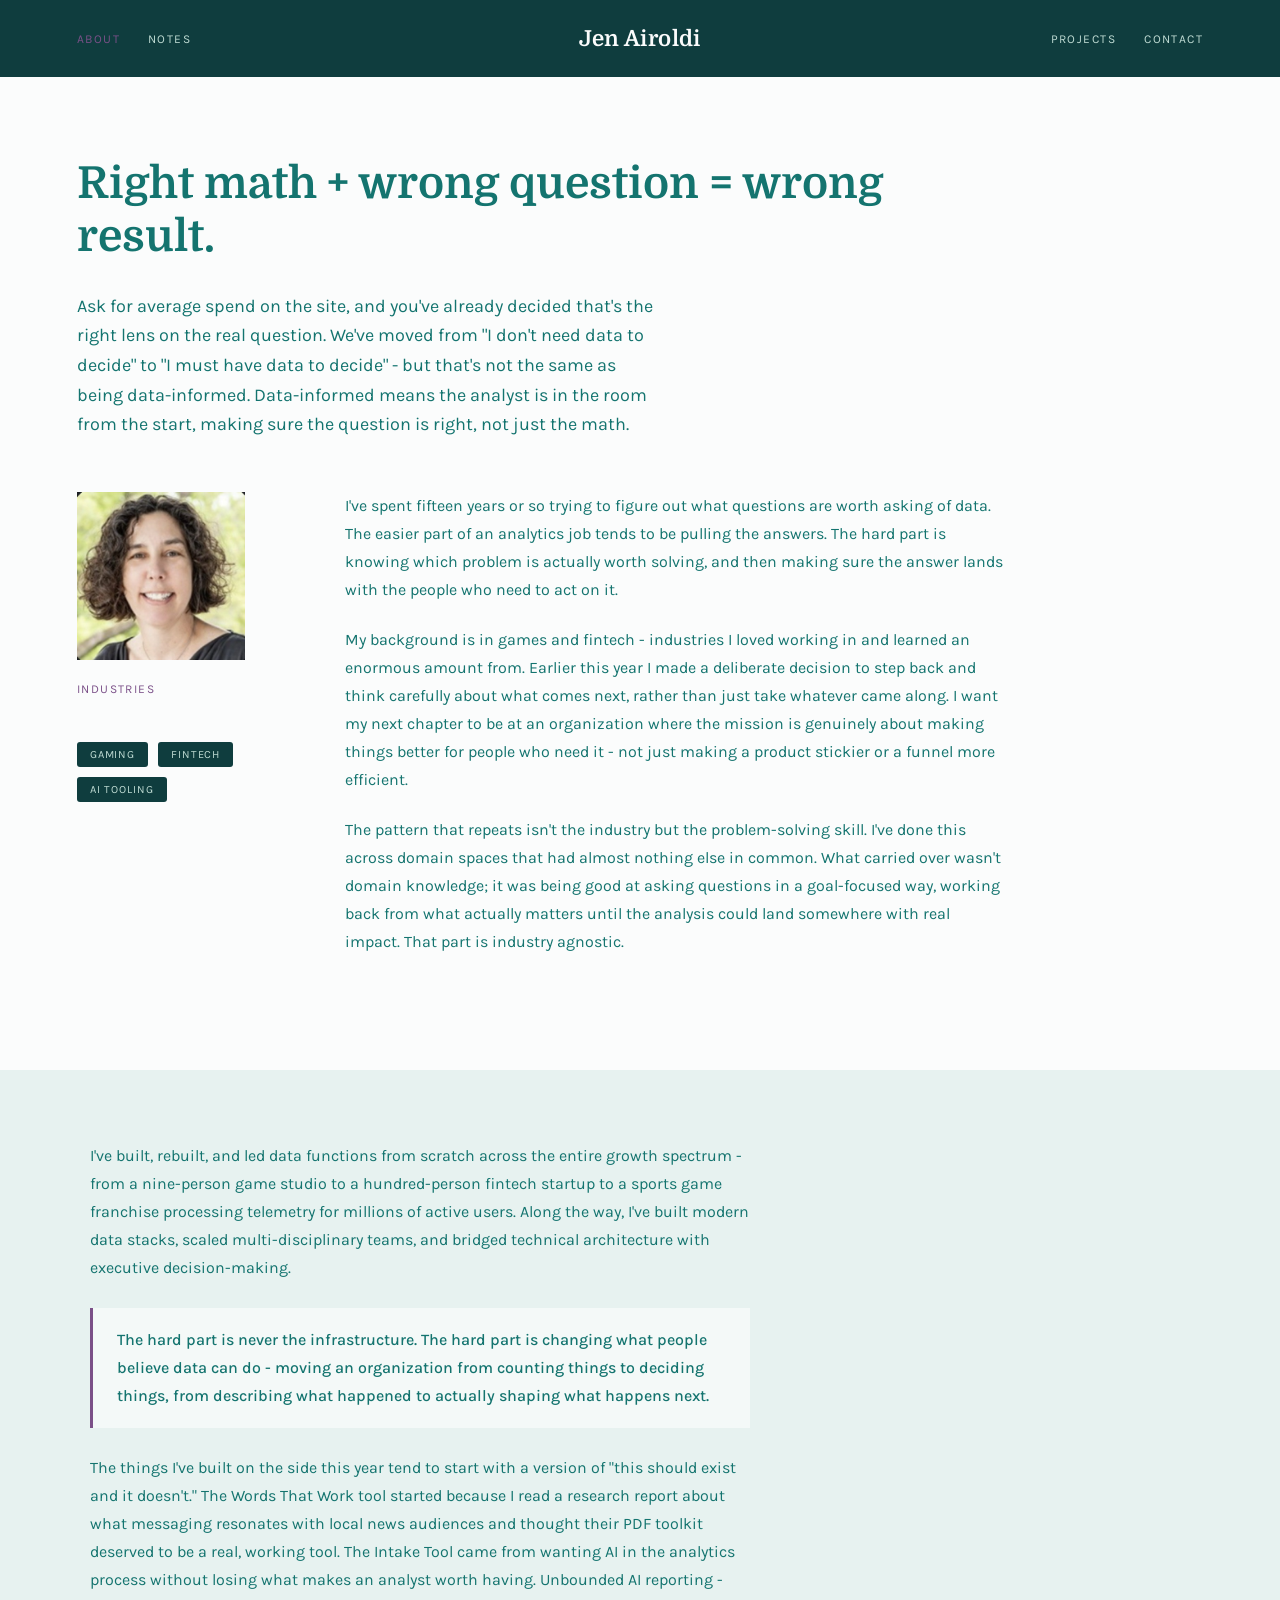
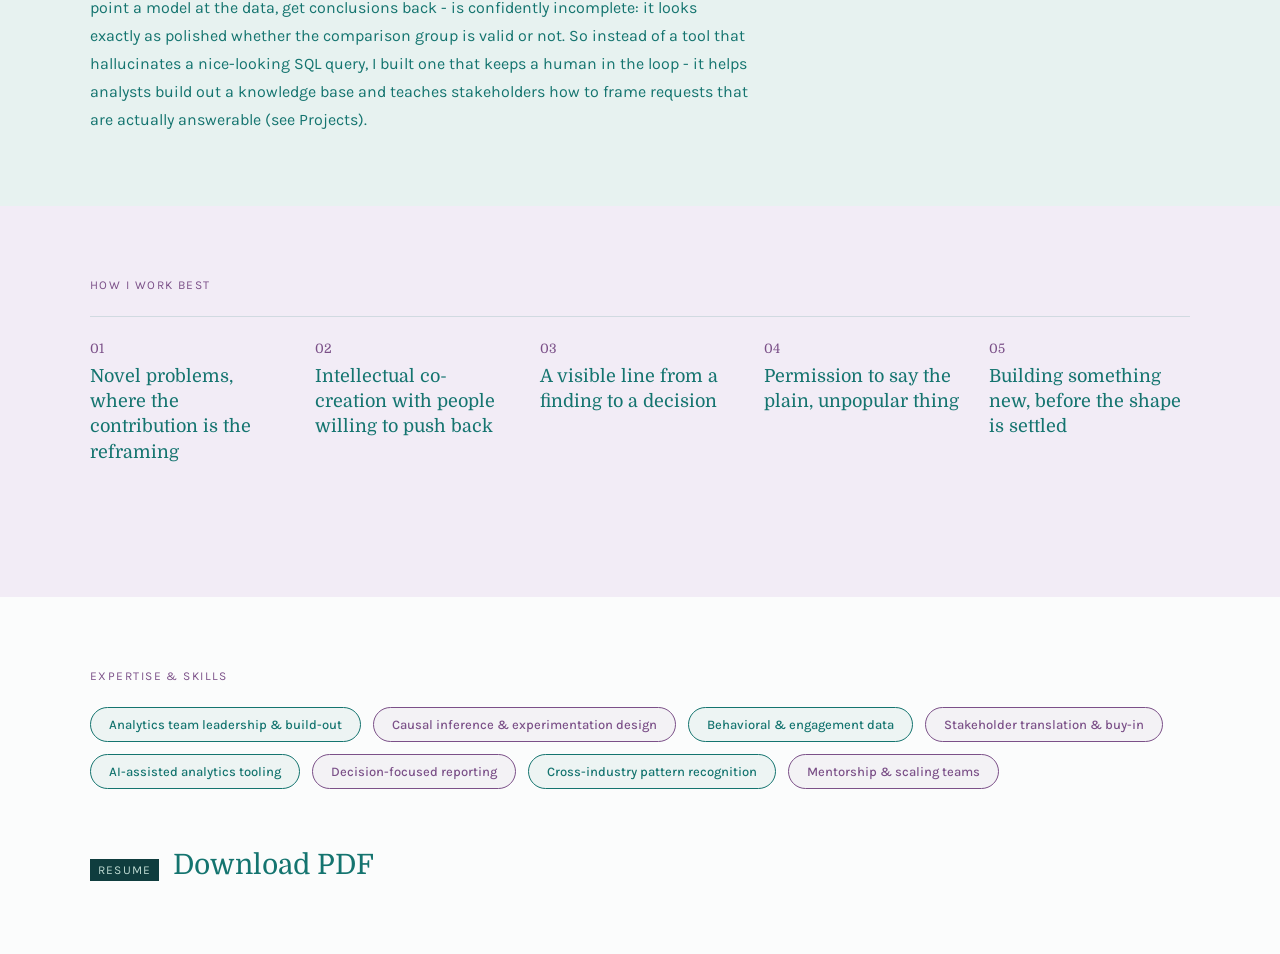
==== commit e911b9a1: "Redesign: color-blocked sections, picture+text project cards, Expertise & Skills pills, industry tag" ====
--- a/about.html
+++ b/about.html
@@ -24,55 +24,92 @@
   </div>
 </nav>
 
-<main class="page">
-  <h1>Right math + wrong question = wrong result.</h1>
-  <p class="lede">Ask for average spend on the site, and you've already decided that's the right lens on the real question. We've moved from "I don't need data to decide" to "I must have data to decide" - but that's not the same as being data-informed. Data-informed means the analyst is in the room from the start, making sure the question is right, not just the math.</p>
+<main>
+  <div class="page" style="padding-bottom: 6vh;">
+    <h1>Right math + wrong question = wrong result.</h1>
+    <p class="lede">Ask for average spend on the site, and you've already decided that's the right lens on the real question. We've moved from "I don't need data to decide" to "I must have data to decide" - but that's not the same as being data-informed. Data-informed means the analyst is in the room from the start, making sure the question is right, not just the math.</p>
 
-  <img class="about-photo" src="headshot.jpg" alt="Jen Airoldi">
+    <div class="grid-2">
+      <div class="about-side">
+        <img class="about-photo" src="headshot.jpg" alt="Jen Airoldi">
+        <div class="section-label">Industries</div>
+        <div class="tag-row">
+          <span class="tag">Gaming</span>
+          <span class="tag">Fintech</span>
+          <span class="tag">AI Tooling</span>
+        </div>
+      </div>
+      <div class="bio">
+        <p>I've spent fifteen years or so trying to figure out what questions are worth asking of data. The easier part of an analytics job tends to be pulling the answers. The hard part is knowing which problem is actually worth solving, and then making sure the answer lands with the people who need to act on it.</p>
 
-  <div class="bio">
-    <p>I've spent fifteen years or so trying to figure out what questions are worth asking of data. The easier part of an analytics job tends to be pulling the answers. The hard part is knowing which problem is actually worth solving, and then making sure the answer lands with the people who need to act on it.</p>
+        <p>My background is in games and fintech - industries I loved working in and learned an enormous amount from. Earlier this year I made a deliberate decision to step back and think carefully about what comes next, rather than just take whatever came along. I want my next chapter to be at an organization where the mission is genuinely about making things better for people who need it - not just making a product stickier or a funnel more efficient.</p>
 
-    <p>My background is in games and fintech - industries I loved working in and learned an enormous amount from. Earlier this year I made a deliberate decision to step back and think carefully about what comes next, rather than just take whatever came along. I want my next chapter to be at an organization where the mission is genuinely about making things better for people who need it - not just making a product stickier or a funnel more efficient.</p>
-
-    <p>The pattern that repeats isn't the industry but the problem-solving skill. I've done this across domain spaces that had almost nothing else in common. What carried over wasn't domain knowledge; it was being good at asking questions in a goal-focused way, working back from what actually matters until the analysis could land somewhere with real impact. That part is industry agnostic.</p>
-
-    <p>I've built, rebuilt, and led data functions from scratch across the entire growth spectrum - from a nine-person game studio to a hundred-person fintech startup to a sports game franchise processing telemetry for tens of millions of active users. Along the way, I've built modern data stacks, scaled multi-disciplinary teams, and bridged technical architecture with executive decision-making.</p>
-
-    <div class="callout">
-      <p>The hard part is never the infrastructure. The hard part is changing what people believe data can do - moving an organization from counting things to deciding things, from describing what happened to actually shaping what happens next.</p>
-    </div>
-
-    <p>The things I've built on the side this year tend to start with a version of "this should exist and it doesn't." The Words That Work tool started because I read a research report about what messaging resonates with local news audiences and thought their PDF toolkit deserved to be a real, working tool. The Intake Tool came from wanting AI in the analytics process without losing what makes an analyst worth having. Unbounded AI reporting - point a model at the data, get conclusions back - is confidently incomplete: it looks exactly as polished whether the comparison group is valid or not. So instead of a tool that hallucinates a nice-looking SQL query, I built one that keeps a human in the loop - it helps analysts build out a knowledge base and teaches stakeholders how to frame requests that are actually answerable (see <a href="/projects.html">Projects</a>).</p>
-  </div>
-
-  <div class="section-label">How I work best</div>
-  <div class="pillars">
-    <div class="pillar">
-      <div class="pillar__num">01</div>
-      <div class="pillar__label">Novel problems, where the contribution is the reframing</div>
-    </div>
-    <div class="pillar">
-      <div class="pillar__num">02</div>
-      <div class="pillar__label">Intellectual co-creation with people willing to push back</div>
-    </div>
-    <div class="pillar">
-      <div class="pillar__num">03</div>
-      <div class="pillar__label">A visible line from a finding to a decision</div>
-    </div>
-    <div class="pillar">
-      <div class="pillar__num">04</div>
-      <div class="pillar__label">Permission to say the plain, unpopular thing</div>
-    </div>
-    <div class="pillar">
-      <div class="pillar__num">05</div>
-      <div class="pillar__label">Building something new, before the shape is settled</div>
+        <p>The pattern that repeats isn't the industry but the problem-solving skill. I've done this across domain spaces that had almost nothing else in common. What carried over wasn't domain knowledge; it was being good at asking questions in a goal-focused way, working back from what actually matters until the analysis could land somewhere with real impact. That part is industry agnostic.</p>
+      </div>
     </div>
   </div>
 
-  <div class="linklist">
-    <a href="Jennifer-Airoldi-Resume.pdf" target="_blank"><span class="label">Resume</span> Download PDF</a>
-  </div>
+  <section class="block block--teal-tint">
+    <div class="block__inner">
+      <div class="bio" style="margin-bottom:0;">
+        <p>I've built, rebuilt, and led data functions from scratch across the entire growth spectrum - from a nine-person game studio to a hundred-person fintech startup to a sports game franchise processing telemetry for millions of active users. Along the way, I've built modern data stacks, scaled multi-disciplinary teams, and bridged technical architecture with executive decision-making.</p>
+
+        <div class="callout">
+          <p>The hard part is never the infrastructure. The hard part is changing what people believe data can do - moving an organization from counting things to deciding things, from describing what happened to actually shaping what happens next.</p>
+        </div>
+
+        <p>The things I've built on the side this year tend to start with a version of "this should exist and it doesn't." The Words That Work tool started because I read a research report about what messaging resonates with local news audiences and thought their PDF toolkit deserved to be a real, working tool. The Intake Tool came from wanting AI in the analytics process without losing what makes an analyst worth having. Unbounded AI reporting - point a model at the data, get conclusions back - is confidently incomplete: it looks exactly as polished whether the comparison group is valid or not. So instead of a tool that hallucinates a nice-looking SQL query, I built one that keeps a human in the loop - it helps analysts build out a knowledge base and teaches stakeholders how to frame requests that are actually answerable (see <a href="/projects.html">Projects</a>).</p>
+      </div>
+    </div>
+  </section>
+
+  <section class="block block--purple-tint">
+    <div class="block__inner">
+      <div class="section-label">How I work best</div>
+      <div class="pillars">
+        <div class="pillar">
+          <div class="pillar__num">01</div>
+          <div class="pillar__label">Novel problems, where the contribution is the reframing</div>
+        </div>
+        <div class="pillar">
+          <div class="pillar__num">02</div>
+          <div class="pillar__label">Intellectual co-creation with people willing to push back</div>
+        </div>
+        <div class="pillar">
+          <div class="pillar__num">03</div>
+          <div class="pillar__label">A visible line from a finding to a decision</div>
+        </div>
+        <div class="pillar">
+          <div class="pillar__num">04</div>
+          <div class="pillar__label">Permission to say the plain, unpopular thing</div>
+        </div>
+        <div class="pillar">
+          <div class="pillar__num">05</div>
+          <div class="pillar__label">Building something new, before the shape is settled</div>
+        </div>
+      </div>
+    </div>
+  </section>
+
+  <section class="block">
+    <div class="block__inner">
+      <div class="section-label">Expertise &amp; skills</div>
+      <div class="pill-group" style="margin-bottom:60px;">
+        <span class="pill pill--teal">Analytics team leadership &amp; build-out</span>
+        <span class="pill pill--purple">Causal inference &amp; experimentation design</span>
+        <span class="pill pill--teal">Behavioral &amp; engagement data</span>
+        <span class="pill pill--purple">Stakeholder translation &amp; buy-in</span>
+        <span class="pill pill--teal">AI-assisted analytics tooling</span>
+        <span class="pill pill--purple">Decision-focused reporting</span>
+        <span class="pill pill--teal">Cross-industry pattern recognition</span>
+        <span class="pill pill--purple">Mentorship &amp; scaling teams</span>
+      </div>
+
+      <div class="linklist">
+        <a href="Jennifer-Airoldi-Resume.pdf" target="_blank"><span class="label">Resume</span> Download PDF</a>
+      </div>
+    </div>
+  </section>
 </main>
 
 </body>
--- a/style.css
+++ b/style.css
@@ -5,6 +5,8 @@
   --teal: #14746F;
   --purple: #7B5088;
   --ink: #14746F;
+  --teal-tint: #E7F2F0;
+  --purple-tint: #F2ECF6;
 }
 * { box-sizing: border-box; margin: 0; padding: 0; }
 body {
@@ -110,11 +112,15 @@
 }
 
 /* About page */
+.about-side {
+  display: flex;
+  flex-direction: column;
+  gap: 22px;
+}
 .about-photo {
   width: 168px;
   height: 168px;
   object-fit: cover;
-  margin-bottom: 44px;
 }
 
 .bio {
@@ -304,35 +310,173 @@
 }
 .back-link:hover { opacity: 0.7; }
 
-/* NEW SAFE ENHANCEMENTS */
+/* Full-bleed color-blocked sections */
+.block { padding: 8vh 6vw; }
+.block__inner { max-width: 1100px; margin: 0 auto; }
+.block--teal-tint { background: var(--teal-tint); }
+.block--purple-tint { background: var(--purple-tint); }
+
+/* Two-column layout variety */
+.grid-2 {
+  display: grid;
+  grid-template-columns: minmax(160px, 220px) 1fr;
+  gap: 48px;
+  align-items: start;
+}
+.grid-2--reverse { grid-template-columns: 1fr minmax(160px, 220px); }
+
+/* Homepage hero stats */
+.hero-grid {
+  display: grid;
+  grid-template-columns: 1fr auto;
+  gap: 60px;
+  align-items: center;
+}
+.hero-stats {
+  display: flex;
+  flex-direction: column;
+  gap: 22px;
+  flex-shrink: 0;
+}
+.stat { text-align: right; }
+.stat__num {
+  font-family: 'Domine', serif;
+  font-weight: 700;
+  font-size: 34px;
+  color: var(--purple);
+  line-height: 1;
+}
+.stat__label {
+  font-size: 12px;
+  letter-spacing: 0.08em;
+  text-transform: uppercase;
+  color: var(--teal);
+  margin-top: 6px;
+  max-width: 150px;
+}
+
+/* Pills (Expertise & Skills) */
+.pill-group { display: flex; flex-wrap: wrap; gap: 12px; }
+.pill {
+  display: inline-flex;
+  align-items: center;
+  padding: 9px 18px;
+  border-radius: 999px;
+  font-size: 13px;
+  font-weight: 500;
+  border: 1px solid;
+  white-space: nowrap;
+}
+.pill--teal { color: var(--teal); border-color: var(--teal); background: rgba(20, 116, 111, 0.06); }
+.pill--purple { color: var(--purple); border-color: var(--purple); background: rgba(123, 80, 136, 0.06); }
+
+/* Industry / transferable-skill tags */
+.tag-row { display: flex; flex-wrap: wrap; gap: 10px; }
+.tag {
+  font-size: 11px;
+  letter-spacing: 0.08em;
+  text-transform: uppercase;
+  padding: 6px 13px;
+  border-radius: 3px;
+  background: var(--nav-bg);
+  color: var(--nav-bg-light);
+}
+
+/* Softer tag treatment — technical/skill tags on tinted project cards */
+.tag-soft {
+  font-size: 11px;
+  letter-spacing: 0.08em;
+  text-transform: uppercase;
+  font-weight: 700;
+  padding: 5px 12px;
+  border-radius: 3px;
+  background: rgba(123, 80, 136, 0.12);
+  color: var(--purple);
+}
+
+/* Pull-quote callout within body text */
 .callout {
   border-left: 3px solid var(--purple);
   padding: 18px 24px;
-  background: rgba(20, 116, 111, 0.04);
-  margin: 12px 0;
-}
-.callout p {
-  font-weight: 500;
-}
-.tech-tags {
-  display: flex;
-  flex-wrap: wrap;
-  gap: 8px;
-  margin-top: 14px;
-}
-.tag {
-  font-size: 11px;
-  letter-spacing: 0.08em;
-  text-transform: uppercase;
-  background: rgba(123, 80, 136, 0.12);
-  color: var(--purple);
-  padding: 4px 8px;
-  border-radius: 3px;
-  font-weight: 700;
-}
+  background: rgba(255, 255, 255, 0.55);
+  margin: 4px 0;
+}
+.callout p { font-weight: 500; }
+
+/* Project cards — picture + text format */
+.projects-list--media { display: flex; flex-direction: column; gap: 28px; margin-top: 8px; }
+.project-card--media {
+  display: flex;
+  gap: 32px;
+  padding: 36px;
+  border-radius: 10px;
+  max-width: none;
+  border-bottom: none;
+}
+.project-card--media:first-child { padding-top: 36px; }
+.project-card__thumb {
+  width: 160px;
+  height: 160px;
+  flex-shrink: 0;
+  border-radius: 8px;
+  overflow: hidden;
+}
+.project-card__thumb svg { width: 100%; height: 100%; display: block; }
+.project-card__body { flex: 1; min-width: 0; }
+.project-card__tags { margin-top: 16px; }
+
+/* Contact form */
+.contact-form {
+  display: flex;
+  flex-direction: column;
+  gap: 20px;
+  max-width: 480px;
+  margin-top: 8px;
+}
+.form-row { display: flex; flex-direction: column; gap: 7px; }
+.form-row label {
+  font-size: 12px;
+  letter-spacing: 0.1em;
+  text-transform: uppercase;
+  color: var(--purple);
+}
+.form-row input,
+.form-row textarea {
+  font-family: 'Karla', sans-serif;
+  font-size: 15px;
+  padding: 12px 14px;
+  border: 1px solid rgba(20, 116, 111, 0.3);
+  background: #fff;
+  color: var(--teal);
+  border-radius: 5px;
+}
+.form-row textarea { min-height: 130px; resize: vertical; }
+.form-row input:focus,
+.form-row textarea:focus { outline: 2px solid var(--purple); outline-offset: 1px; }
+.submit-btn {
+  align-self: flex-start;
+  font-family: 'Domine', serif;
+  font-weight: 700;
+  font-size: 15px;
+  padding: 13px 30px;
+  background: var(--teal);
+  color: var(--bg);
+  border: none;
+  border-radius: 5px;
+  cursor: pointer;
+  transition: background 0.15s ease;
+}
+.submit-btn:hover { background: var(--purple); }
 
 @media (max-width: 900px) {
   .pillars { grid-template-columns: repeat(3, 1fr); }
+  .hero-grid { grid-template-columns: 1fr; gap: 32px; }
+  .hero-stats { flex-direction: row; flex-wrap: wrap; gap: 28px; }
+  .stat { text-align: left; }
+  .stat__label { max-width: none; }
+  .grid-2, .grid-2--reverse { grid-template-columns: 1fr; }
+  .project-card--media { flex-direction: column; }
+  .project-card__thumb { width: 120px; height: 120px; }
 }
 
 @media (max-width: 640px) {
@@ -340,6 +484,9 @@
   .nav__left, .nav__right { justify-self: center; }
   .hero { padding: 7vh 7vw 8vh; }
   .page { padding: 7vh 7vw 8vh; }
+  .block { padding: 6vh 7vw; }
   .preview__head { flex-direction: column; align-items: flex-start; gap: 10px; }
   .pillars { grid-template-columns: 1fr 1fr; }
-}
+  .project-card--media { padding: 24px; }
+  .project-card--media:first-child { padding-top: 24px; }
+}
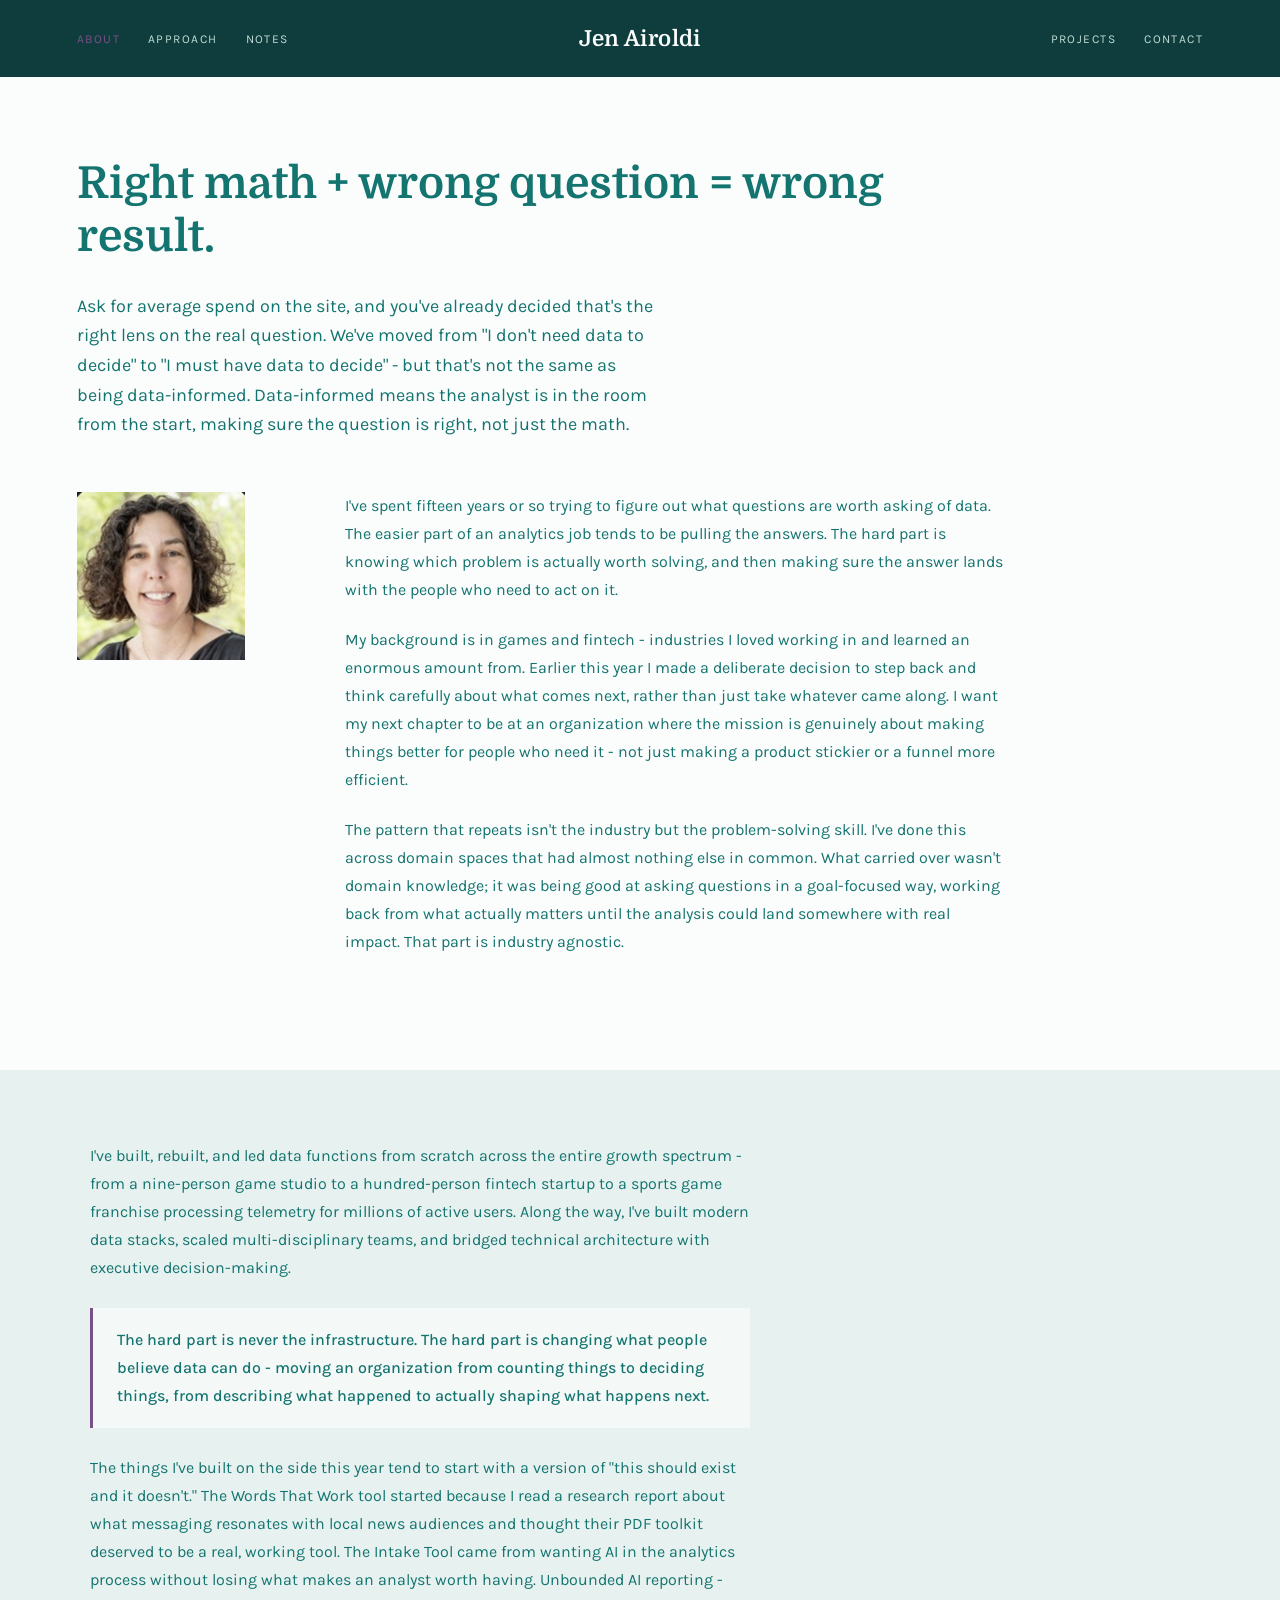
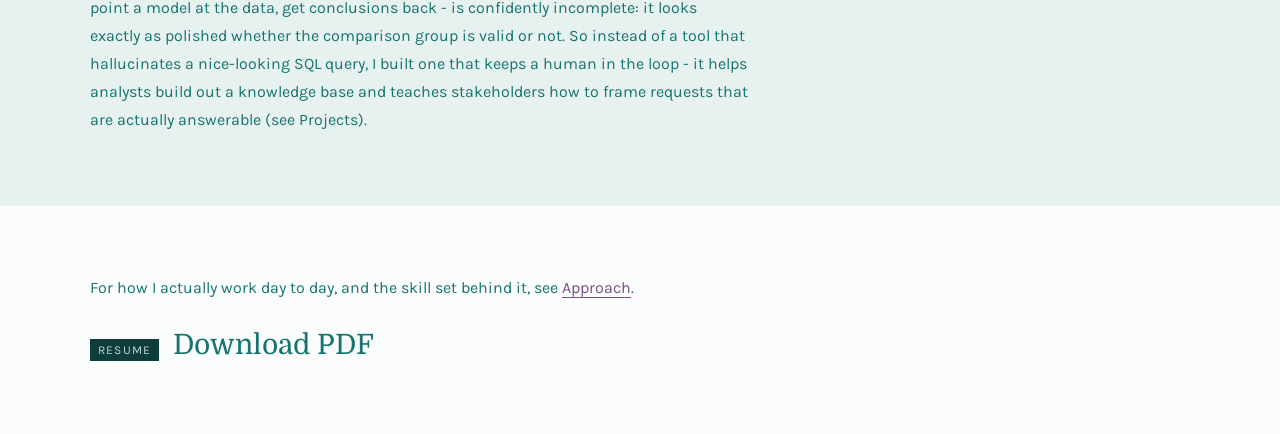
==== commit e5d26d57: "Split About into About + Approach, drop industry tags, sharpen skill pills to match resume, remove c" ====
--- a/about.html
+++ b/about.html
@@ -15,6 +15,7 @@
 <nav class="nav">
   <div class="nav__side nav__left">
     <a href="/about.html" class="is-current">About</a>
+    <a href="/approach.html">Approach</a>
     <a href="/notes.html">Notes</a>
   </div>
   <a class="brand" href="/">Jen Airoldi</a>
@@ -32,12 +33,6 @@
     <div class="grid-2">
       <div class="about-side">
         <img class="about-photo" src="headshot.jpg" alt="Jen Airoldi">
-        <div class="section-label">Industries</div>
-        <div class="tag-row">
-          <span class="tag">Gaming</span>
-          <span class="tag">Fintech</span>
-          <span class="tag">AI Tooling</span>
-        </div>
       </div>
       <div class="bio">
         <p>I've spent fifteen years or so trying to figure out what questions are worth asking of data. The easier part of an analytics job tends to be pulling the answers. The hard part is knowing which problem is actually worth solving, and then making sure the answer lands with the people who need to act on it.</p>
@@ -63,48 +58,9 @@
     </div>
   </section>
 
-  <section class="block block--purple-tint">
-    <div class="block__inner">
-      <div class="section-label">How I work best</div>
-      <div class="pillars">
-        <div class="pillar">
-          <div class="pillar__num">01</div>
-          <div class="pillar__label">Novel problems, where the contribution is the reframing</div>
-        </div>
-        <div class="pillar">
-          <div class="pillar__num">02</div>
-          <div class="pillar__label">Intellectual co-creation with people willing to push back</div>
-        </div>
-        <div class="pillar">
-          <div class="pillar__num">03</div>
-          <div class="pillar__label">A visible line from a finding to a decision</div>
-        </div>
-        <div class="pillar">
-          <div class="pillar__num">04</div>
-          <div class="pillar__label">Permission to say the plain, unpopular thing</div>
-        </div>
-        <div class="pillar">
-          <div class="pillar__num">05</div>
-          <div class="pillar__label">Building something new, before the shape is settled</div>
-        </div>
-      </div>
-    </div>
-  </section>
-
   <section class="block">
     <div class="block__inner">
-      <div class="section-label">Expertise &amp; skills</div>
-      <div class="pill-group" style="margin-bottom:60px;">
-        <span class="pill pill--teal">Analytics team leadership &amp; build-out</span>
-        <span class="pill pill--purple">Causal inference &amp; experimentation design</span>
-        <span class="pill pill--teal">Behavioral &amp; engagement data</span>
-        <span class="pill pill--purple">Stakeholder translation &amp; buy-in</span>
-        <span class="pill pill--teal">AI-assisted analytics tooling</span>
-        <span class="pill pill--purple">Decision-focused reporting</span>
-        <span class="pill pill--teal">Cross-industry pattern recognition</span>
-        <span class="pill pill--purple">Mentorship &amp; scaling teams</span>
-      </div>
-
+      <p style="font-size:16px; color:var(--teal); max-width:660px; margin-bottom:32px;">For how I actually work day to day, and the skill set behind it, see <a href="/approach.html" style="color:var(--purple); border-bottom:1px solid var(--purple);">Approach</a>.</p>
       <div class="linklist">
         <a href="Jennifer-Airoldi-Resume.pdf" target="_blank"><span class="label">Resume</span> Download PDF</a>
       </div>
--- a/style.css
+++ b/style.css
@@ -425,49 +425,6 @@
 .project-card__body { flex: 1; min-width: 0; }
 .project-card__tags { margin-top: 16px; }
 
-/* Contact form */
-.contact-form {
-  display: flex;
-  flex-direction: column;
-  gap: 20px;
-  max-width: 480px;
-  margin-top: 8px;
-}
-.form-row { display: flex; flex-direction: column; gap: 7px; }
-.form-row label {
-  font-size: 12px;
-  letter-spacing: 0.1em;
-  text-transform: uppercase;
-  color: var(--purple);
-}
-.form-row input,
-.form-row textarea {
-  font-family: 'Karla', sans-serif;
-  font-size: 15px;
-  padding: 12px 14px;
-  border: 1px solid rgba(20, 116, 111, 0.3);
-  background: #fff;
-  color: var(--teal);
-  border-radius: 5px;
-}
-.form-row textarea { min-height: 130px; resize: vertical; }
-.form-row input:focus,
-.form-row textarea:focus { outline: 2px solid var(--purple); outline-offset: 1px; }
-.submit-btn {
-  align-self: flex-start;
-  font-family: 'Domine', serif;
-  font-weight: 700;
-  font-size: 15px;
-  padding: 13px 30px;
-  background: var(--teal);
-  color: var(--bg);
-  border: none;
-  border-radius: 5px;
-  cursor: pointer;
-  transition: background 0.15s ease;
-}
-.submit-btn:hover { background: var(--purple); }
-
 @media (max-width: 900px) {
   .pillars { grid-template-columns: repeat(3, 1fr); }
   .hero-grid { grid-template-columns: 1fr; gap: 32px; }
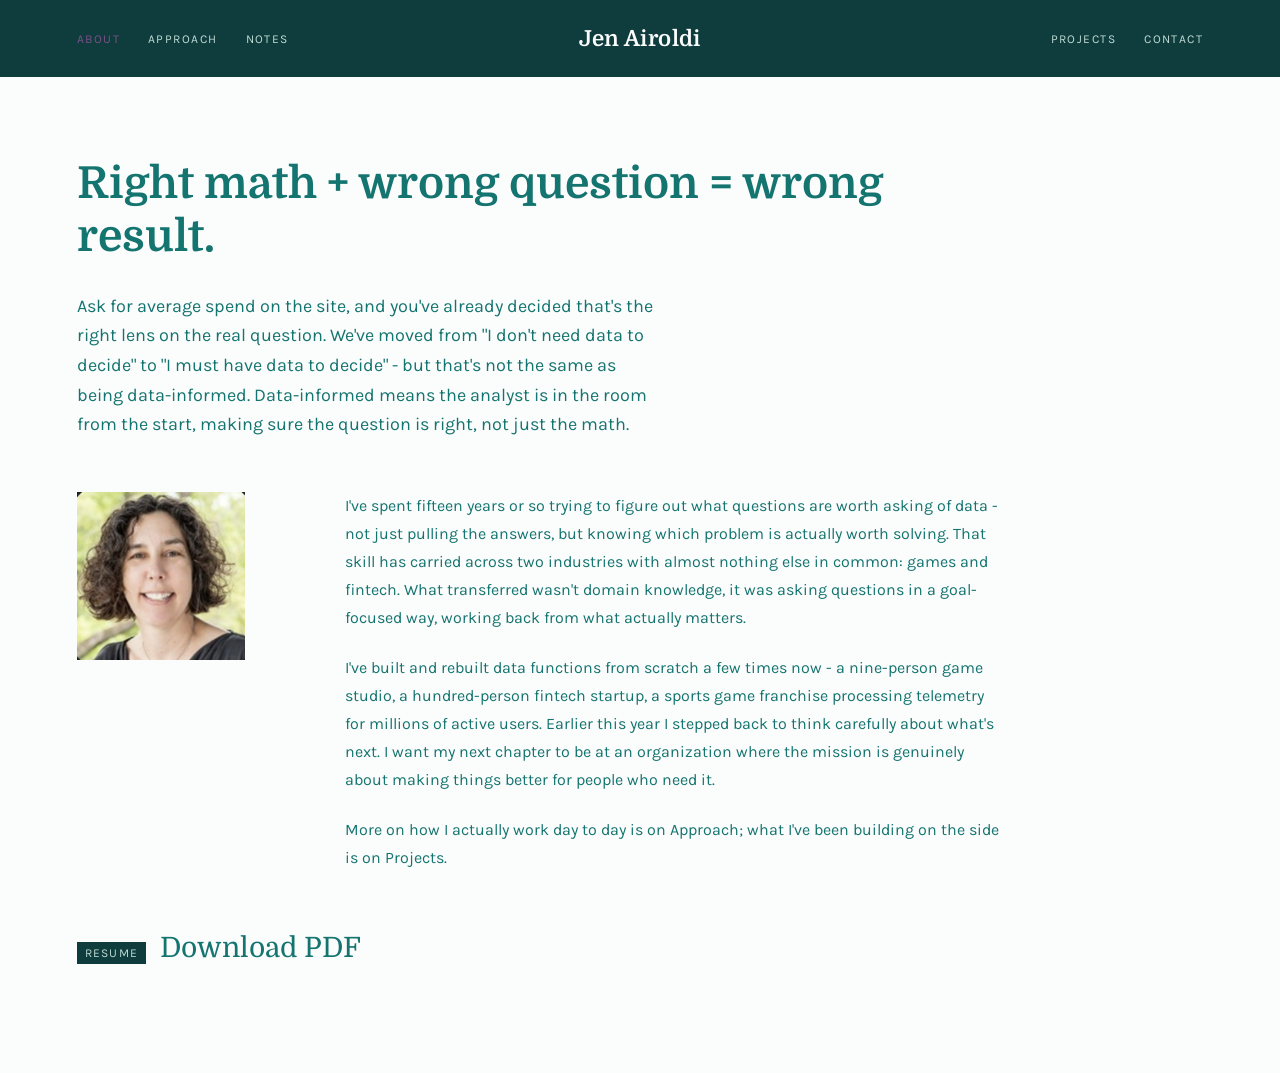
==== commit 9c9cf3cf: "Shorten About, move philosophy line to Approach's lede, drop homepage hero stats - About: cut to 3 t" ====
--- a/about.html
+++ b/about.html
@@ -25,47 +25,26 @@
   </div>
 </nav>
 
-<main>
-  <div class="page" style="padding-bottom: 6vh;">
-    <h1>Right math + wrong question = wrong result.</h1>
-    <p class="lede">Ask for average spend on the site, and you've already decided that's the right lens on the real question. We've moved from "I don't need data to decide" to "I must have data to decide" - but that's not the same as being data-informed. Data-informed means the analyst is in the room from the start, making sure the question is right, not just the math.</p>
+<main class="page">
+  <h1>Right math + wrong question = wrong result.</h1>
+  <p class="lede">Ask for average spend on the site, and you've already decided that's the right lens on the real question. We've moved from "I don't need data to decide" to "I must have data to decide" - but that's not the same as being data-informed. Data-informed means the analyst is in the room from the start, making sure the question is right, not just the math.</p>
 
-    <div class="grid-2">
-      <div class="about-side">
-        <img class="about-photo" src="headshot.jpg" alt="Jen Airoldi">
-      </div>
-      <div class="bio">
-        <p>I've spent fifteen years or so trying to figure out what questions are worth asking of data. The easier part of an analytics job tends to be pulling the answers. The hard part is knowing which problem is actually worth solving, and then making sure the answer lands with the people who need to act on it.</p>
+  <div class="grid-2">
+    <div class="about-side">
+      <img class="about-photo" src="headshot.jpg" alt="Jen Airoldi">
+    </div>
+    <div class="bio">
+      <p>I've spent fifteen years or so trying to figure out what questions are worth asking of data - not just pulling the answers, but knowing which problem is actually worth solving. That skill has carried across two industries with almost nothing else in common: games and fintech. What transferred wasn't domain knowledge, it was asking questions in a goal-focused way, working back from what actually matters.</p>
 
-        <p>My background is in games and fintech - industries I loved working in and learned an enormous amount from. Earlier this year I made a deliberate decision to step back and think carefully about what comes next, rather than just take whatever came along. I want my next chapter to be at an organization where the mission is genuinely about making things better for people who need it - not just making a product stickier or a funnel more efficient.</p>
+      <p>I've built and rebuilt data functions from scratch a few times now - a nine-person game studio, a hundred-person fintech startup, a sports game franchise processing telemetry for millions of active users. Earlier this year I stepped back to think carefully about what's next. I want my next chapter to be at an organization where the mission is genuinely about making things better for people who need it.</p>
 
-        <p>The pattern that repeats isn't the industry but the problem-solving skill. I've done this across domain spaces that had almost nothing else in common. What carried over wasn't domain knowledge; it was being good at asking questions in a goal-focused way, working back from what actually matters until the analysis could land somewhere with real impact. That part is industry agnostic.</p>
-      </div>
+      <p>More on how I actually work day to day is on <a href="/approach.html">Approach</a>; what I've been building on the side is on <a href="/projects.html">Projects</a>.</p>
     </div>
   </div>
 
-  <section class="block block--teal-tint">
-    <div class="block__inner">
-      <div class="bio" style="margin-bottom:0;">
-        <p>I've built, rebuilt, and led data functions from scratch across the entire growth spectrum - from a nine-person game studio to a hundred-person fintech startup to a sports game franchise processing telemetry for millions of active users. Along the way, I've built modern data stacks, scaled multi-disciplinary teams, and bridged technical architecture with executive decision-making.</p>
-
-        <div class="callout">
-          <p>The hard part is never the infrastructure. The hard part is changing what people believe data can do - moving an organization from counting things to deciding things, from describing what happened to actually shaping what happens next.</p>
-        </div>
-
-        <p>The things I've built on the side this year tend to start with a version of "this should exist and it doesn't." The Words That Work tool started because I read a research report about what messaging resonates with local news audiences and thought their PDF toolkit deserved to be a real, working tool. The Intake Tool came from wanting AI in the analytics process without losing what makes an analyst worth having. Unbounded AI reporting - point a model at the data, get conclusions back - is confidently incomplete: it looks exactly as polished whether the comparison group is valid or not. So instead of a tool that hallucinates a nice-looking SQL query, I built one that keeps a human in the loop - it helps analysts build out a knowledge base and teaches stakeholders how to frame requests that are actually answerable (see <a href="/projects.html">Projects</a>).</p>
-      </div>
-    </div>
-  </section>
-
-  <section class="block">
-    <div class="block__inner">
-      <p style="font-size:16px; color:var(--teal); max-width:660px; margin-bottom:32px;">For how I actually work day to day, and the skill set behind it, see <a href="/approach.html" style="color:var(--purple); border-bottom:1px solid var(--purple);">Approach</a>.</p>
-      <div class="linklist">
-        <a href="Jennifer-Airoldi-Resume.pdf" target="_blank"><span class="label">Resume</span> Download PDF</a>
-      </div>
-    </div>
-  </section>
+  <div class="linklist">
+    <a href="Jennifer-Airoldi-Resume.pdf" target="_blank"><span class="label">Resume</span> Download PDF</a>
+  </div>
 </main>
 
 </body>
--- a/style.css
+++ b/style.css
@@ -324,36 +324,6 @@
   align-items: start;
 }
 .grid-2--reverse { grid-template-columns: 1fr minmax(160px, 220px); }
-
-/* Homepage hero stats */
-.hero-grid {
-  display: grid;
-  grid-template-columns: 1fr auto;
-  gap: 60px;
-  align-items: center;
-}
-.hero-stats {
-  display: flex;
-  flex-direction: column;
-  gap: 22px;
-  flex-shrink: 0;
-}
-.stat { text-align: right; }
-.stat__num {
-  font-family: 'Domine', serif;
-  font-weight: 700;
-  font-size: 34px;
-  color: var(--purple);
-  line-height: 1;
-}
-.stat__label {
-  font-size: 12px;
-  letter-spacing: 0.08em;
-  text-transform: uppercase;
-  color: var(--teal);
-  margin-top: 6px;
-  max-width: 150px;
-}
 
 /* Pills (Expertise & Skills) */
 .pill-group { display: flex; flex-wrap: wrap; gap: 12px; }
@@ -394,15 +364,6 @@
   color: var(--purple);
 }
 
-/* Pull-quote callout within body text */
-.callout {
-  border-left: 3px solid var(--purple);
-  padding: 18px 24px;
-  background: rgba(255, 255, 255, 0.55);
-  margin: 4px 0;
-}
-.callout p { font-weight: 500; }
-
 /* Project cards — picture + text format */
 .projects-list--media { display: flex; flex-direction: column; gap: 28px; margin-top: 8px; }
 .project-card--media {
@@ -427,10 +388,6 @@
 
 @media (max-width: 900px) {
   .pillars { grid-template-columns: repeat(3, 1fr); }
-  .hero-grid { grid-template-columns: 1fr; gap: 32px; }
-  .hero-stats { flex-direction: row; flex-wrap: wrap; gap: 28px; }
-  .stat { text-align: left; }
-  .stat__label { max-width: none; }
   .grid-2, .grid-2--reverse { grid-template-columns: 1fr; }
   .project-card--media { flex-direction: column; }
   .project-card__thumb { width: 120px; height: 120px; }
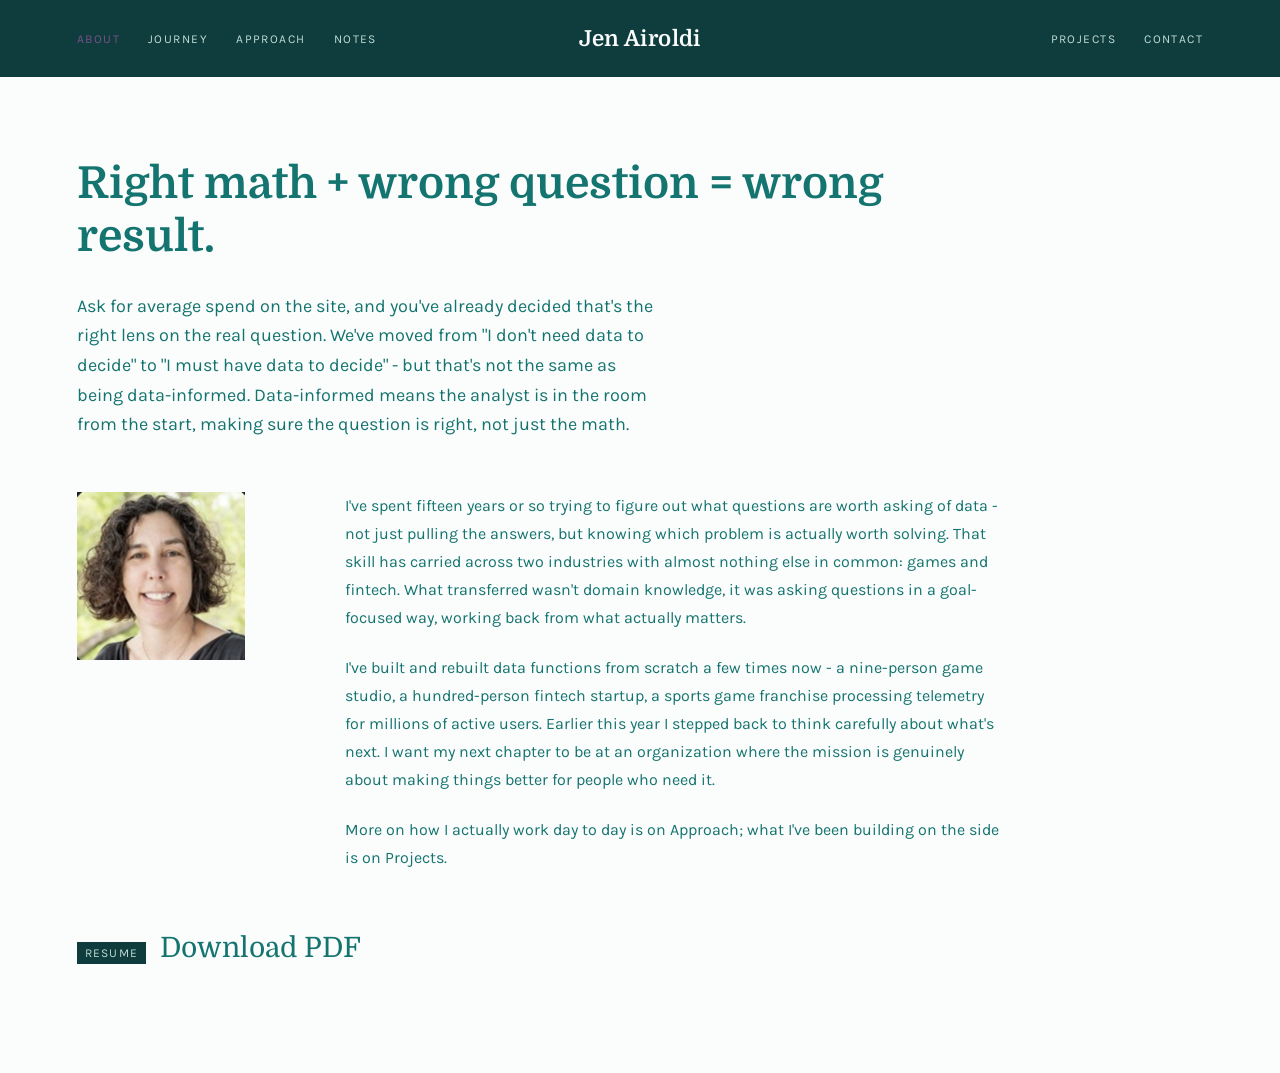
==== commit d52bfcb3: "Add Career Journey page: winding path timeline with 6 waypoints - New journey.html: SVG winding path" ====
--- a/about.html
+++ b/about.html
@@ -15,6 +15,7 @@
 <nav class="nav">
   <div class="nav__side nav__left">
     <a href="/about.html" class="is-current">About</a>
+    <a href="/journey.html">Journey</a>
     <a href="/approach.html">Approach</a>
     <a href="/notes.html">Notes</a>
   </div>
--- a/style.css
+++ b/style.css
@@ -386,11 +386,150 @@
 .project-card__body { flex: 1; min-width: 0; }
 .project-card__tags { margin-top: 16px; }
 
+/* Career Journey — winding path timeline */
+.journey-track {
+  position: relative;
+  max-width: 1000px;
+  margin: 0 auto;
+  padding: 0 6vw;
+}
+.journey-track__path {
+  position: absolute;
+  top: 0; left: 0;
+  width: 100%;
+  height: 100%;
+  z-index: 0;
+  overflow: visible;
+}
+.journey-track__path-bg,
+.journey-track__path-fg {
+  fill: none;
+  stroke-width: 2.5;
+  vector-effect: non-scaling-stroke;
+}
+.journey-track__path-bg { stroke: rgba(20, 116, 111, 0.15); }
+.journey-track__path-fg {
+  stroke: var(--purple);
+  transition: stroke-dashoffset 0.1s linear;
+}
+.journey-dot {
+  position: absolute;
+  width: 14px;
+  height: 14px;
+  border-radius: 50%;
+  background: var(--bg);
+  border: 3px solid var(--purple);
+  transform: translate(-50%, -50%);
+  z-index: 1;
+}
+.journey-node {
+  position: relative;
+  z-index: 1;
+  height: 640px;
+  display: flex;
+  align-items: center;
+}
+.journey-node--left { justify-content: flex-start; }
+.journey-node--right { justify-content: flex-end; }
+.journey-card {
+  width: 46%;
+  background: var(--bg);
+  border: 1px solid rgba(20, 116, 111, 0.15);
+  border-radius: 10px;
+  padding: 32px;
+  box-shadow: 0 2px 16px rgba(15, 61, 62, 0.07);
+  opacity: 0;
+  transform: translateY(28px);
+  transition: opacity 0.6s ease, transform 0.6s ease;
+}
+.journey-card.is-visible { opacity: 1; transform: translateY(0); }
+.journey-card__eyebrow {
+  font-size: 11px;
+  letter-spacing: 0.08em;
+  text-transform: uppercase;
+  color: var(--purple);
+}
+.journey-card__title {
+  font-family: 'Domine', serif;
+  font-weight: 700;
+  font-size: 21px;
+  line-height: 1.3;
+  color: var(--teal);
+  margin-top: 8px;
+}
+.journey-card__story {
+  font-size: 15px;
+  line-height: 1.7;
+  color: var(--teal);
+  margin-top: 14px;
+}
+.journey-lesson {
+  border-left: 3px solid var(--purple);
+  padding: 12px 16px;
+  background: rgba(123, 80, 136, 0.06);
+  margin-top: 18px;
+}
+.journey-lesson__label {
+  font-size: 10px;
+  letter-spacing: 0.1em;
+  text-transform: uppercase;
+  font-weight: 700;
+  color: var(--purple);
+}
+.journey-lesson__text {
+  font-size: 14px;
+  line-height: 1.5;
+  font-weight: 500;
+  color: var(--teal);
+  margin-top: 4px;
+}
+.journey-thesis {
+  text-align: center;
+  max-width: 720px;
+}
+.journey-thesis p {
+  font-family: 'Domine', serif;
+  font-weight: 700;
+  font-size: clamp(20px, 3vw, 28px);
+  line-height: 1.4;
+  color: var(--teal);
+}
+
 @media (max-width: 900px) {
   .pillars { grid-template-columns: repeat(3, 1fr); }
   .grid-2, .grid-2--reverse { grid-template-columns: 1fr; }
   .project-card--media { flex-direction: column; }
   .project-card__thumb { width: 120px; height: 120px; }
+
+  .journey-track { padding: 0 7vw; }
+  .journey-track__path { display: none; }
+  .journey-dot { display: none; }
+  .journey-track::before {
+    content: '';
+    position: absolute;
+    left: 6px;
+    top: 0;
+    bottom: 0;
+    width: 2px;
+    background: rgba(123, 80, 136, 0.25);
+  }
+  .journey-node {
+    height: auto;
+    justify-content: flex-start !important;
+    padding: 0 0 48px 32px;
+  }
+  .journey-node::before {
+    content: '';
+    position: absolute;
+    left: 0;
+    top: 28px;
+    width: 14px;
+    height: 14px;
+    border-radius: 50%;
+    background: var(--bg);
+    border: 3px solid var(--purple);
+  }
+  .journey-card { width: 100%; }
 }
 
 @media (max-width: 640px) {
